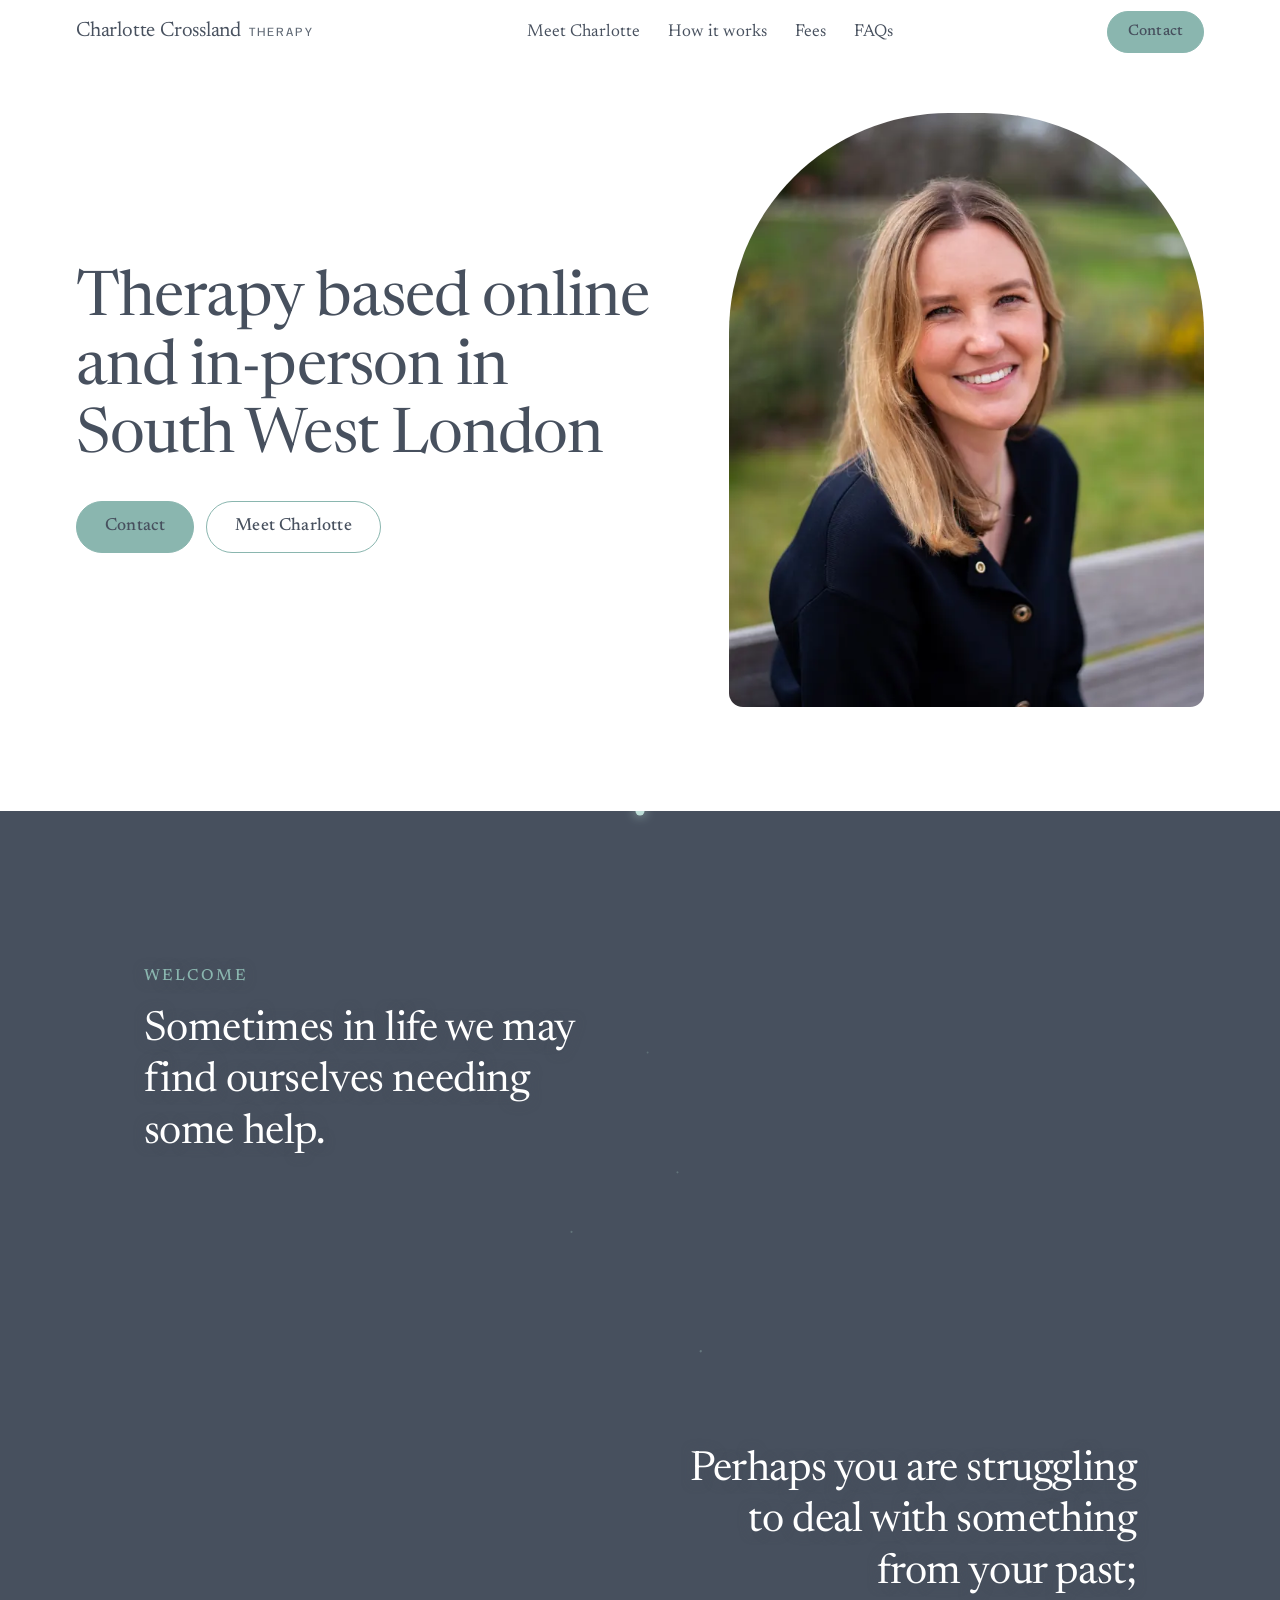
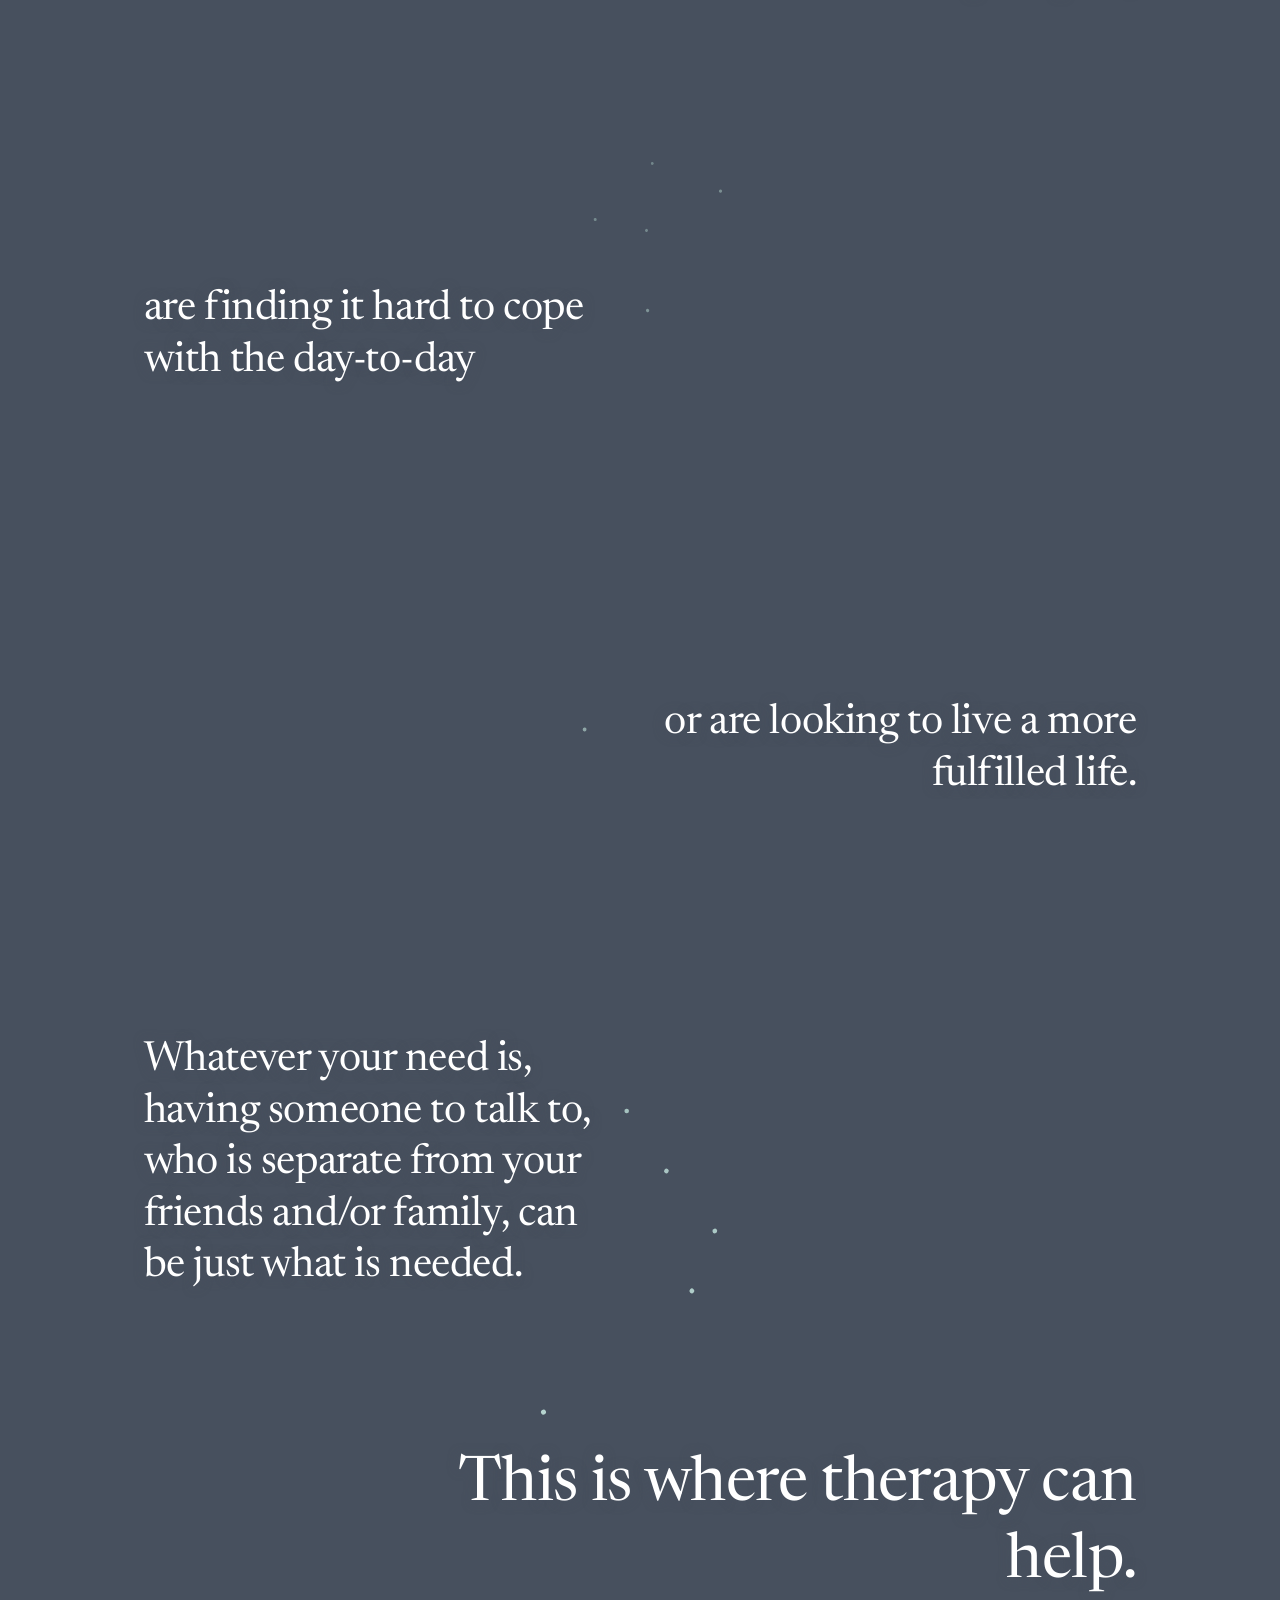
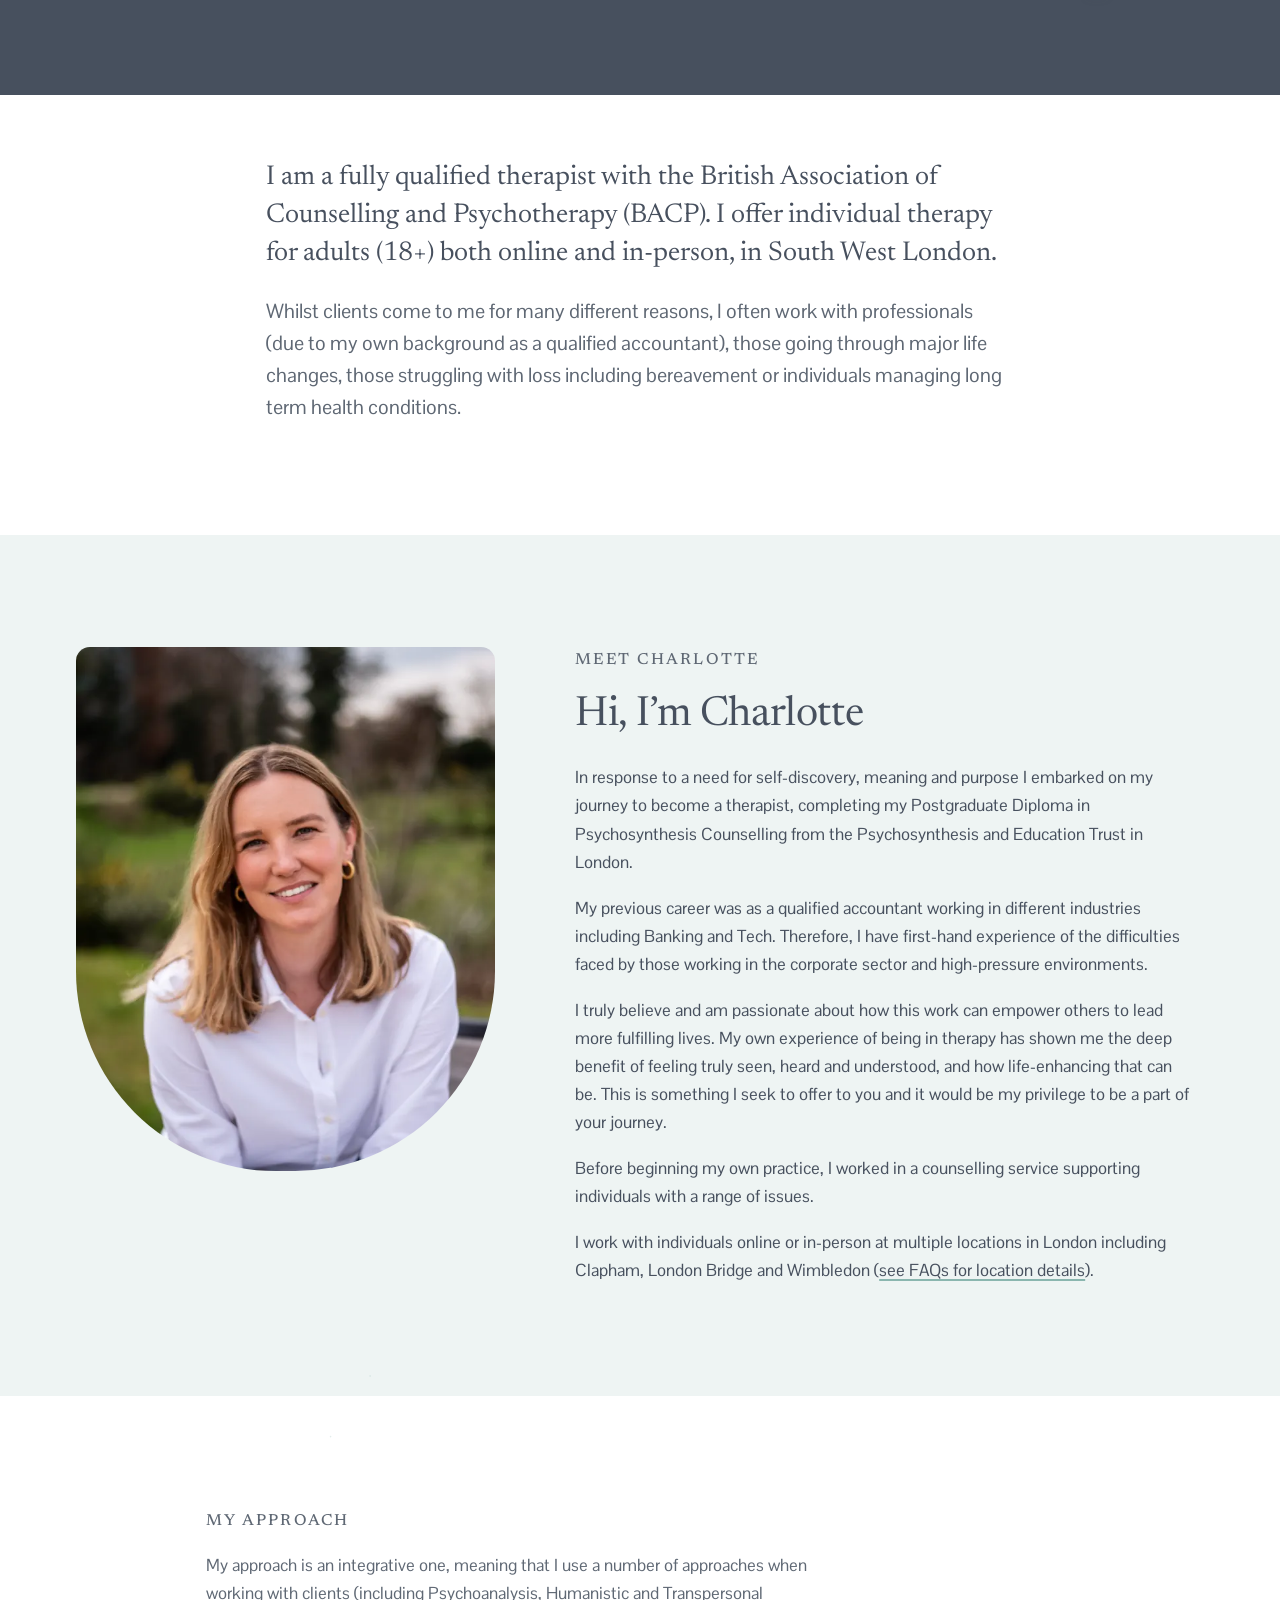
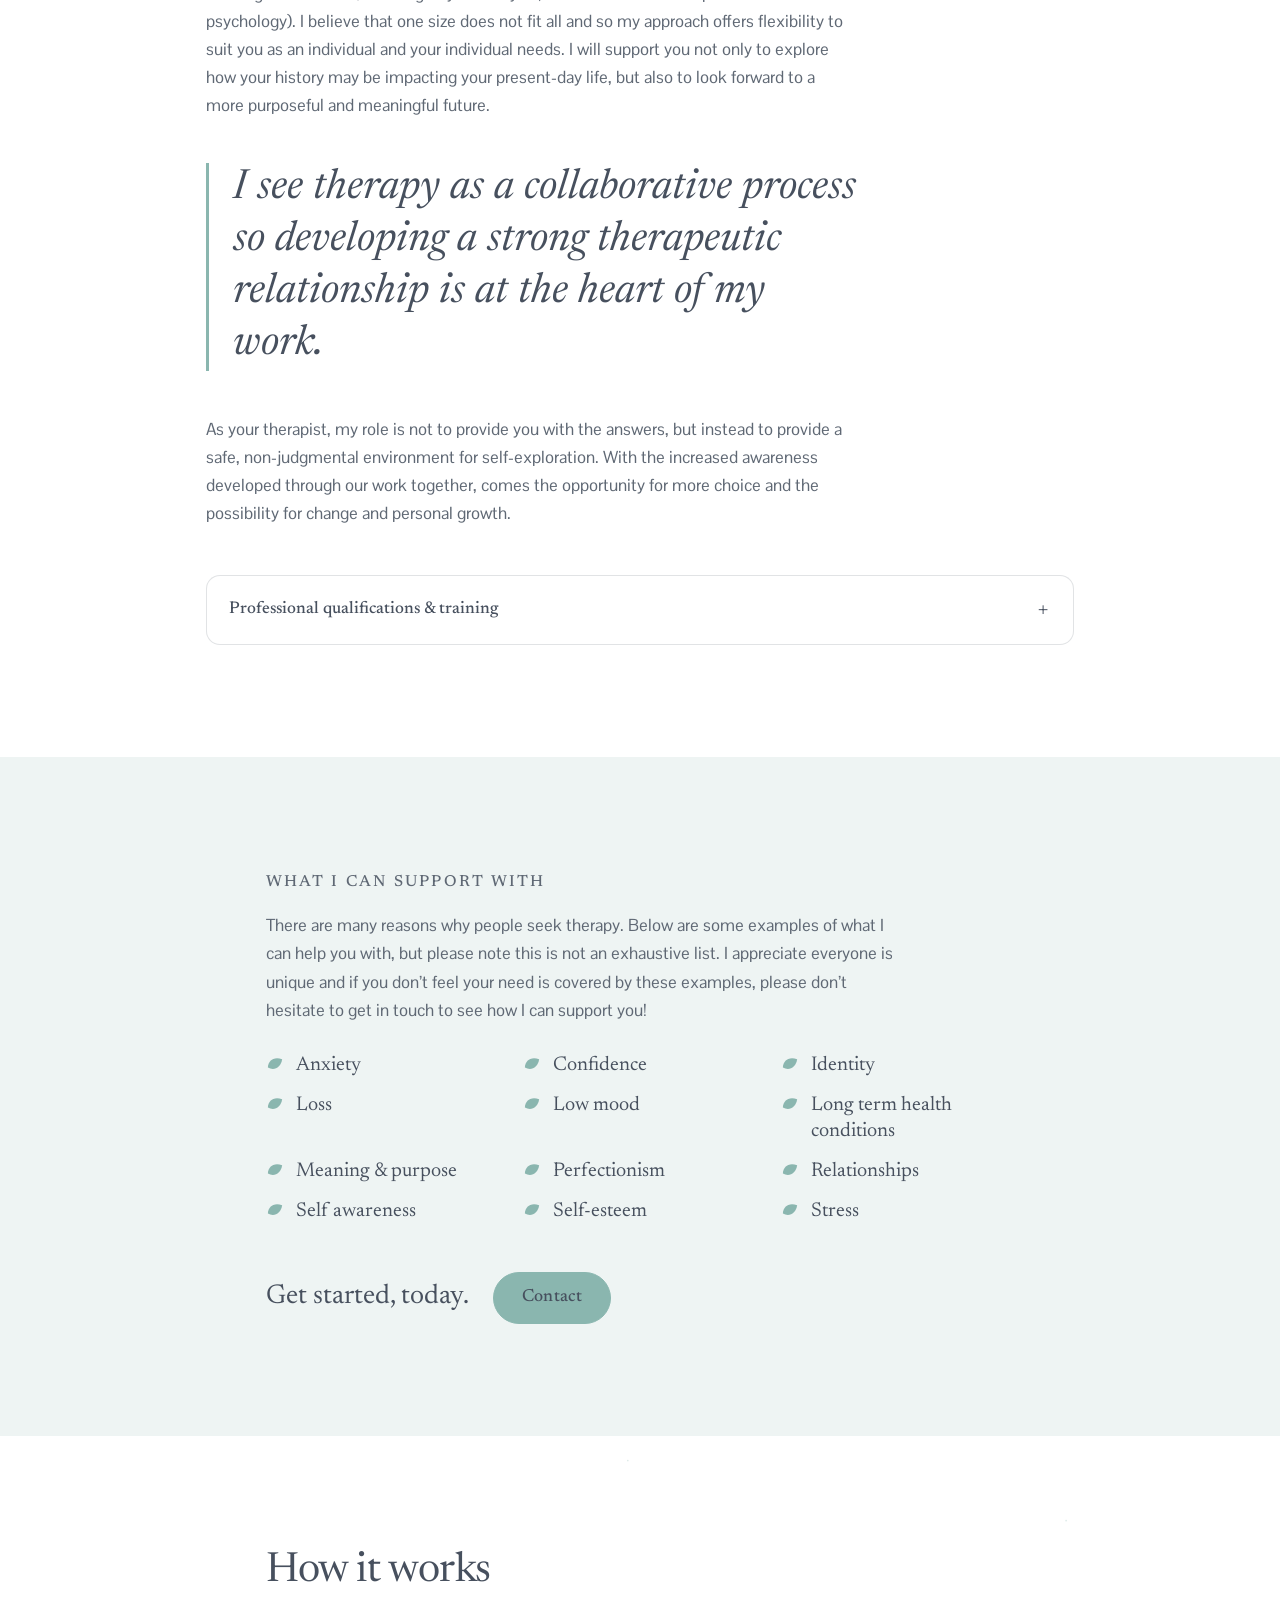
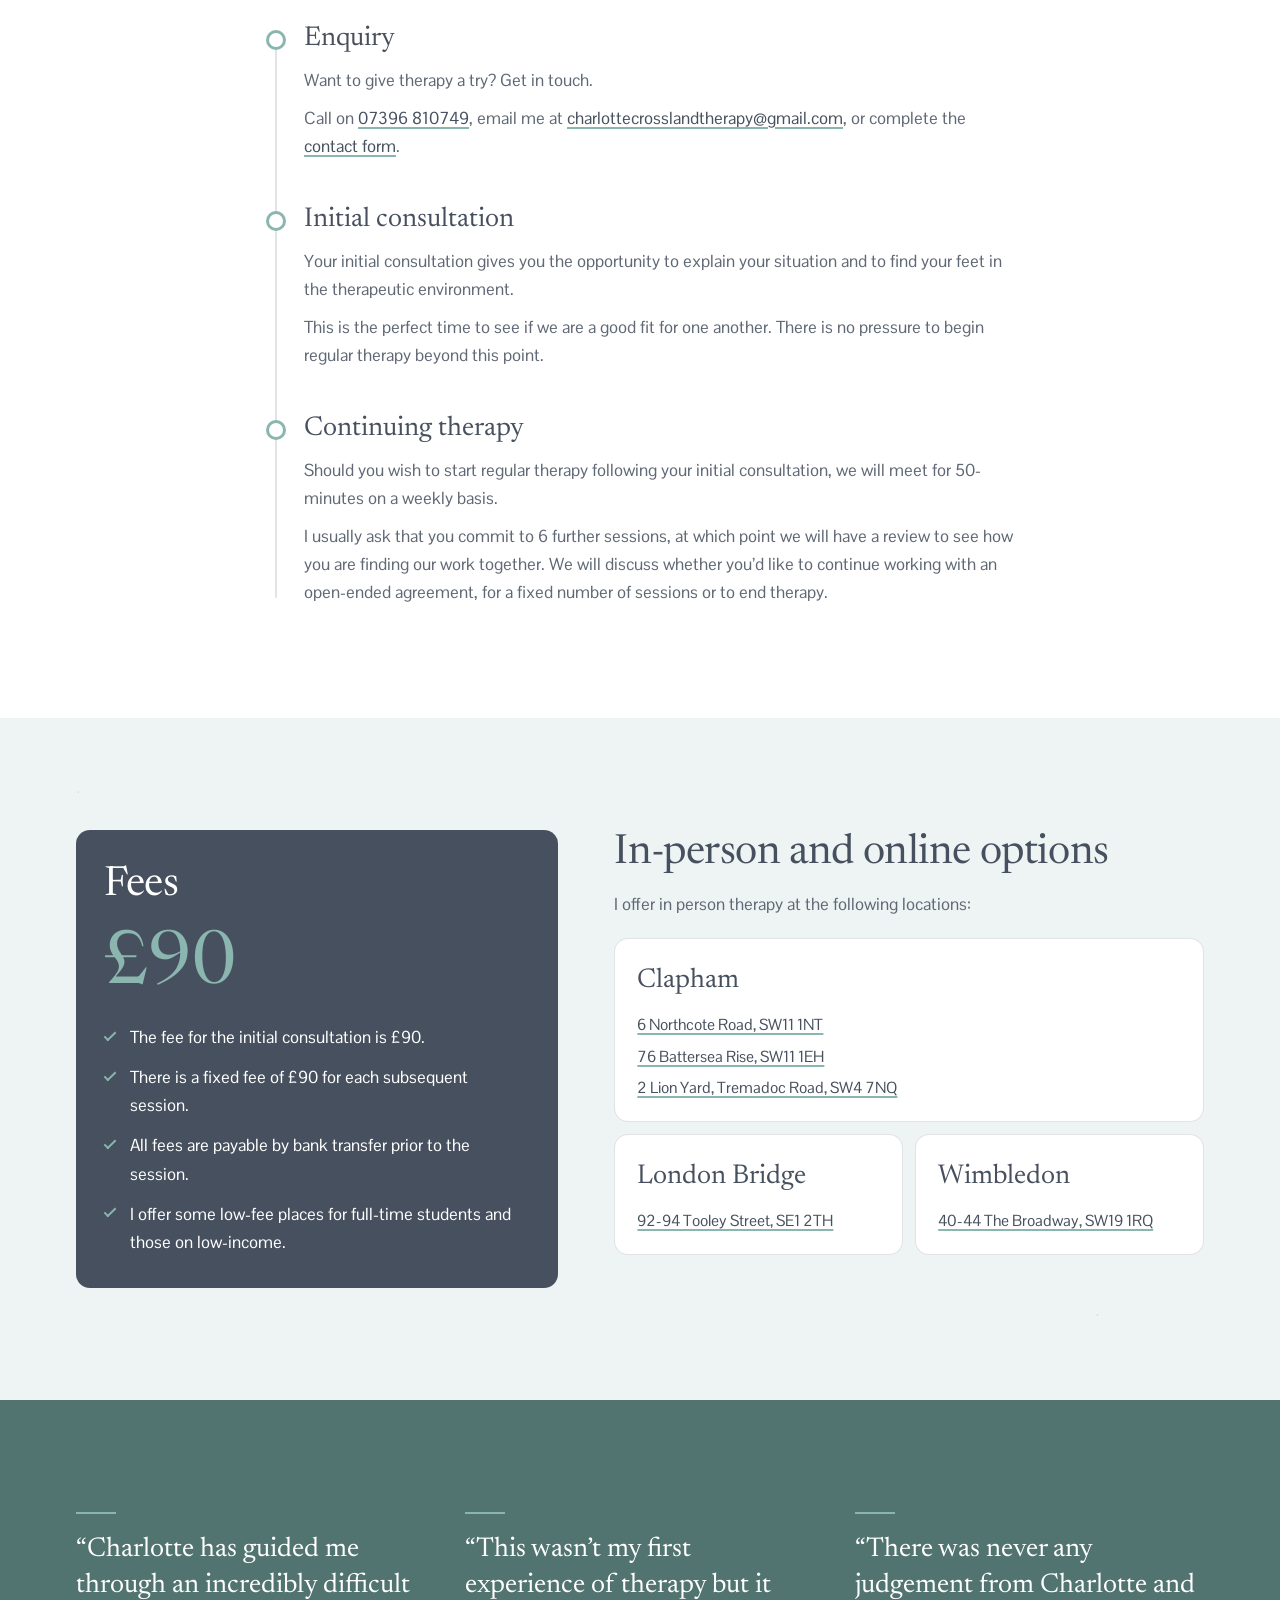
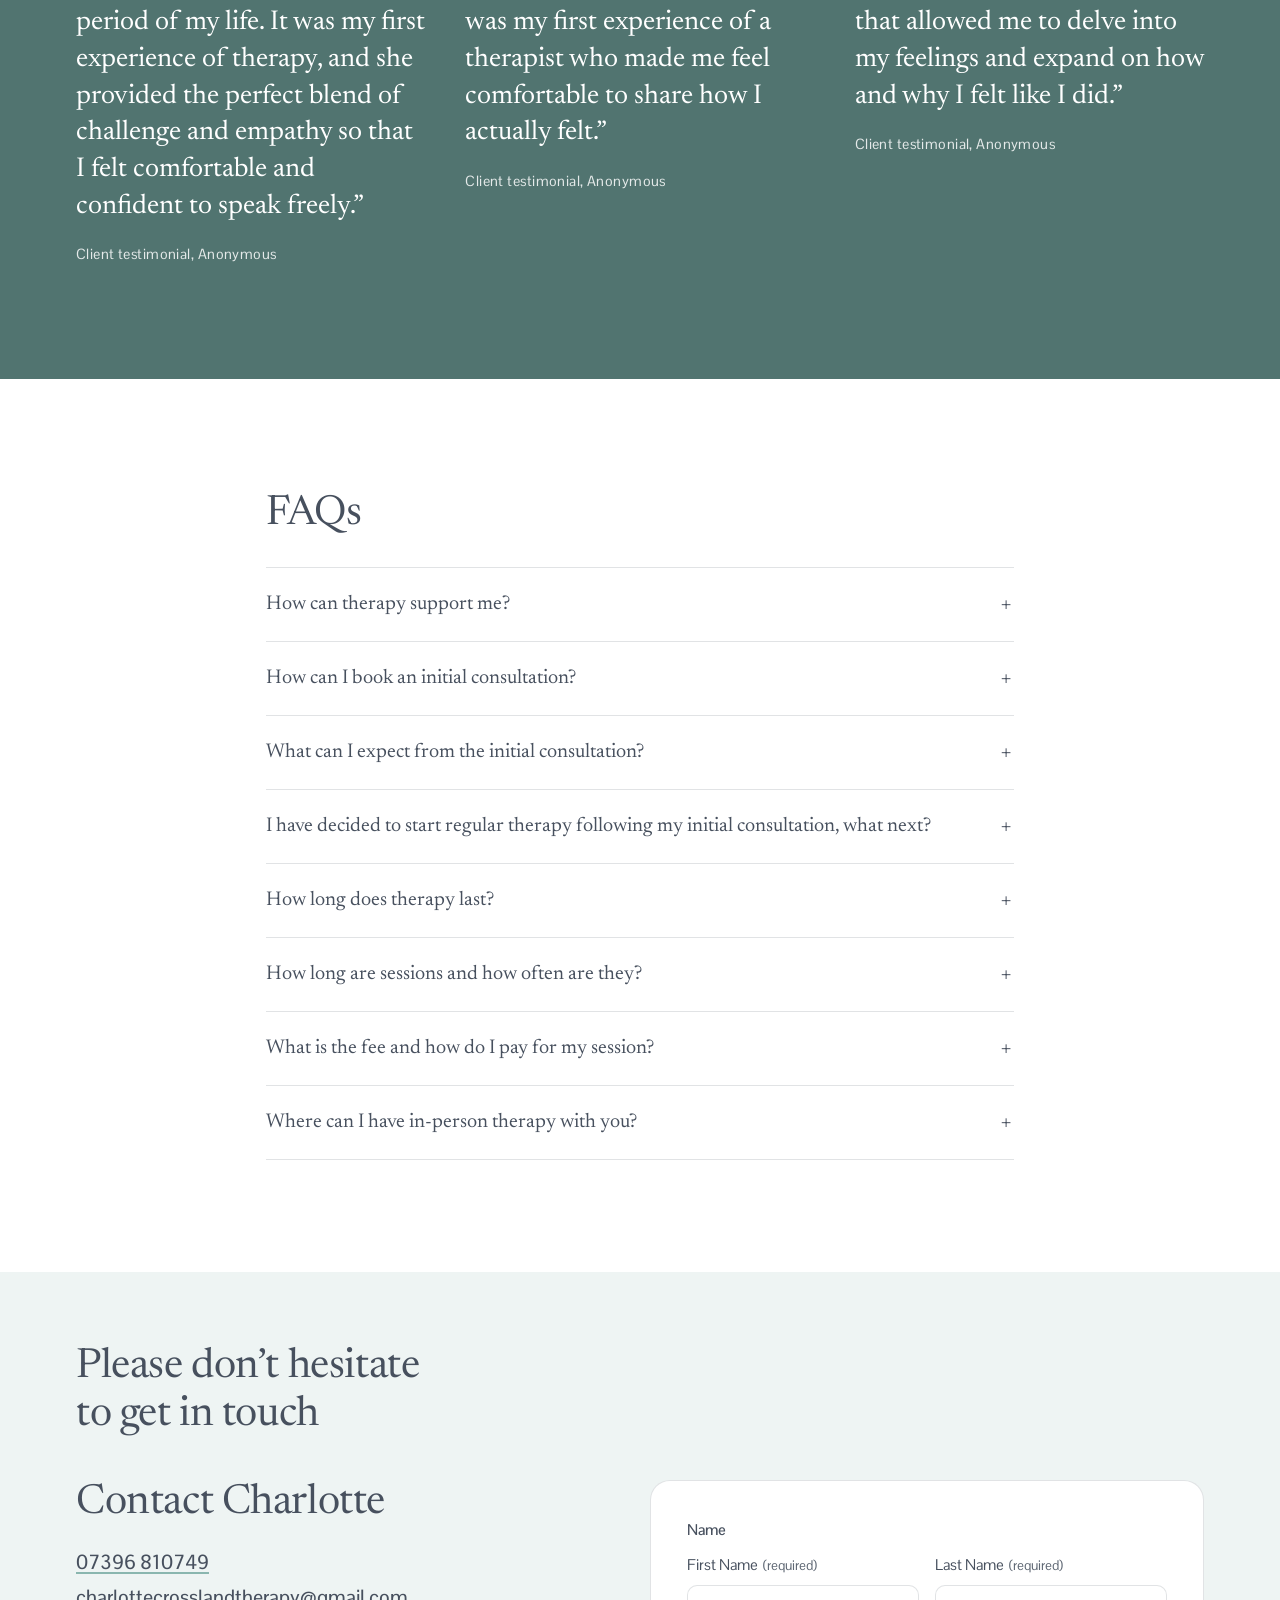
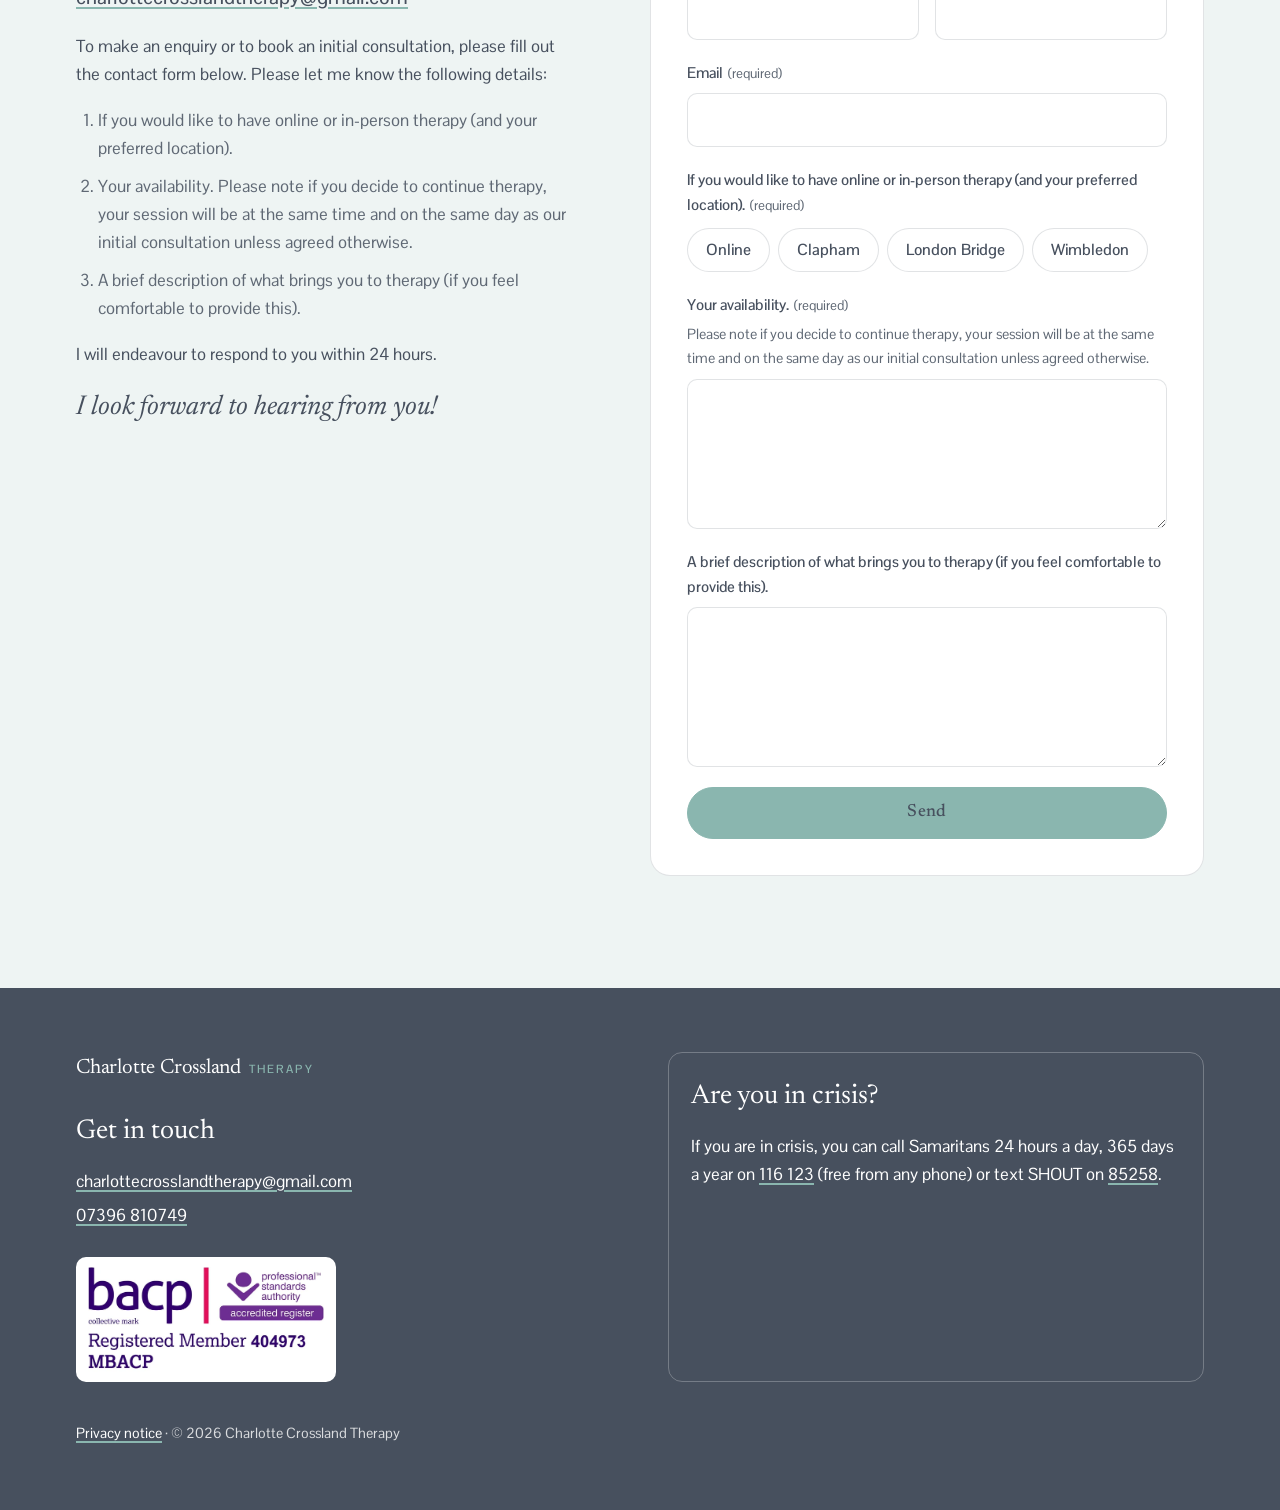
==== index.html @ 0b8f43c1 "Add files via upload" ====
<!doctype html>
<html lang="en-GB">
<head>
<meta charset="utf-8">
<meta name="viewport" content="width=device-width, initial-scale=1, viewport-fit=cover">
<title>Charlotte Crossland Therapy</title>
<meta name="description" content="Therapy based online and in-person in South West London. Individual therapy for adults (18+) in Clapham, London Bridge and Wimbledon.">
<link rel="canonical" href="https://www.charlottecrosslandtherapy.co.uk/">
<meta name="theme-color" content="#47505E">
<meta name="color-scheme" content="light">
<link rel="icon" href="favicon.svg" type="image/svg+xml">

<meta property="og:type" content="website">
<meta property="og:site_name" content="Charlotte Crossland Therapy">
<meta property="og:title" content="Charlotte Crossland Therapy">
<meta property="og:description" content="Therapy based online and in-person in South West London">
<meta property="og:url" content="https://www.charlottecrosslandtherapy.co.uk/">
<meta property="og:image" content="https://www.charlottecrosslandtherapy.co.uk/images/og-image.jpg">
<meta name="twitter:card" content="summary_large_image">

<link rel="preconnect" href="https://fonts.googleapis.com">
<link rel="preconnect" href="https://fonts.gstatic.com" crossorigin>
<link rel="stylesheet" href="https://fonts.googleapis.com/css2?family=Pontano+Sans:wght@400;500;600&family=Newsreader:ital,opsz,wght@0,6..72,400;0,6..72,500;1,6..72,400&display=swap">
<link rel="stylesheet" href="styles.css">
<script>document.documentElement.classList.add('js')</script>

<script type="application/ld+json">
{
  "@context": "https://schema.org",
  "@type": "ProfessionalService",
  "name": "Charlotte Crossland Therapy",
  "url": "https://www.charlottecrosslandtherapy.co.uk/",
  "image": "https://www.charlottecrosslandtherapy.co.uk/images/og-image.jpg",
  "description": "Therapy based online and in-person in South West London",
  "telephone": "+447396810749",
  "email": "charlottecrosslandtherapy@gmail.com",
  "priceRange": "£90",
  "areaServed": "London"
}
</script>
<!-- Cloudflare Web Analytics (free, no cookies; only visible in the Cloudflare dashboard) --><script type='module' src='https://static.cloudflareinsights.com/beacon.min.js' data-cf-beacon='{"token": "4ace76a710c94d82a6fdd6c6920aa92c"}'></script><!-- End Cloudflare Web Analytics -->
</head>
<body>
<a class="skip" href="#main">Skip to Content</a>

<header class="site-header" id="top">
  <div class="wrap header-inner">
    <a class="wordmark" href="#top" aria-label="Charlotte Crossland Therapy">
      <span class="wordmark-name">Charlotte Crossland</span>
      <span class="wordmark-sub">Therapy</span>
    </a>
    <nav class="nav" aria-label="Main">
      <a href="#meet-charlotte">Meet Charlotte</a>
      <a href="#how-it-works">How it works</a>
      <a href="#fees">Fees</a>
      <a href="#faqs">FAQs</a>
    </nav>
    <a class="btn btn-small" href="#contact">Contact</a>
  </div>
</header>

<main id="main">
  <svg class="vine vine-bg" id="vine-bg" aria-hidden="true" focusable="false"></svg>

  <!-- HERO -->
  <section class="hero">
    <div class="wrap hero-grid">
      <div class="hero-copy">
        <h1 class="display">Therapy based online and in-person in South West London</h1>
        <div class="hero-actions">
          <a class="btn" href="#contact">Contact</a>
          <a class="btn btn-ghost" href="#meet-charlotte">Meet Charlotte</a>
        </div>
      </div>
      <figure class="hero-photo">
        <picture>
          <source type="image/webp" srcset="images/charlotte-navy-640.webp 640w, images/charlotte-navy-1000.webp 1000w, images/charlotte-navy-1500.webp 1500w" sizes="(min-width: 900px) 42vw, 92vw">
          <img src="images/charlotte-navy-1000.jpg" srcset="images/charlotte-navy-640.jpg 640w, images/charlotte-navy-1000.jpg 1000w, images/charlotte-navy-1500.jpg 1500w" sizes="(min-width: 900px) 42vw, 92vw" width="1000" height="1250" alt="Charlotte Crossland in a navy cardigan, smiling, sitting on a bench in a park" fetchpriority="high">
        </picture>
      </figure>
    </div>
  </section>

  <!-- WELCOME: scrollytelling (the original Welcome paragraph, word for word, revealed line by line) -->
  <section class="scrolly" id="welcome" aria-label="Welcome">
    <div class="wrap scrolly-steps" id="scrolly-steps">
      <svg class="vine" id="vine" aria-hidden="true" focusable="false"></svg>
      <div class="step">
        <p class="scrolly-eyebrow">Welcome</p>
        <p>Sometimes in life we may find ourselves needing some help.</p>
      </div>
      <div class="step"><p>Perhaps you are struggling to deal with something from your past;</p></div>
      <div class="step"><p>are finding it hard to cope with the day-to-day</p></div>
      <div class="step"><p>or are looking to live a more fulfilled life.</p></div>
      <div class="step"><p>Whatever your need is, having someone to talk to, who is separate from your friends and/or family, can be just what is needed.</p></div>
      <div class="step step-final">
        <p>This is where therapy can help.</p>
      </div>
    </div>
  </section>

  <!-- WELCOME (continued) -->
  <section class="section" id="who">
    <div class="wrap narrow intro">
      <p class="intro-lead">I am a fully qualified therapist with the British Association of Counselling and Psychotherapy (BACP). I offer individual therapy for adults (18+) both online and in-person, in South West London.</p>
      <p>Whilst clients come to me for many different reasons, I often work with professionals (due to my own background as a qualified accountant), those going through major life changes, those struggling with loss including bereavement or individuals managing long term health conditions.</p>
    </div>
  </section>

  <!-- MEET CHARLOTTE -->
  <section class="section section-tint" id="meet-charlotte">
    <div class="wrap about-grid">
      <figure class="about-photo">
        <picture>
          <source type="image/webp" srcset="images/charlotte-white-640.webp 640w, images/charlotte-white-1000.webp 1000w" sizes="(min-width: 900px) 38vw, 92vw">
          <img src="images/charlotte-white-1000.jpg" srcset="images/charlotte-white-640.jpg 640w, images/charlotte-white-1000.jpg 1000w" sizes="(min-width: 900px) 38vw, 92vw" width="1000" height="1250" alt="Charlotte Crossland in a white shirt, smiling" loading="lazy">
        </picture>
      </figure>
      <div class="about-copy">
        <p class="eyebrow">Meet Charlotte</p>
        <h2 class="h2">Hi, I’m Charlotte</h2>
        <p>In response to a need for self-discovery, meaning and purpose I embarked on my journey to become a therapist, completing my Postgraduate Diploma in Psychosynthesis Counselling from the Psychosynthesis and Education Trust in London.</p>
        <p>My previous career was as a qualified accountant working in different industries including Banking and Tech. Therefore, I have first-hand experience of the difficulties faced by those working in the corporate sector and high-pressure environments.</p>
        <p>I truly believe and am passionate about how this work can empower others to lead more fulfilling lives. My own experience of being in therapy has shown me the deep benefit of feeling truly seen, heard and understood, and how life-enhancing that can be. This is something I seek to offer to you and it would be my privilege to be a part of your journey.</p>
        <p>Before beginning my own practice, I worked in a counselling service supporting individuals with a range of issues.</p>
        <p>I work with individuals online or in-person at multiple locations in London including Clapham, London Bridge and Wimbledon (<a href="#faqs">see FAQs for location details</a>).</p>
      </div>
    </div>
  </section>

  <!-- MY APPROACH -->
  <section class="section" id="approach">
    <div class="wrap">
      <p class="eyebrow">My Approach</p>
      <p class="approach-p">My approach is an integrative one, meaning that I use a number of approaches when working with clients (including Psychoanalysis, Humanistic and Transpersonal psychology). I believe that one size does not fit all and so my approach offers flexibility to suit you as an individual and your individual needs. I will support you not only to explore how your history may be impacting your present-day life, but also to look forward to a more purposeful and meaningful future.</p>
      <blockquote class="pull">
        <p>I see therapy as a collaborative process so developing a strong therapeutic relationship is at the heart of my work.</p>
      </blockquote>
      <p class="approach-p">As your therapist, my role is not to provide you with the answers, but instead to provide a safe, non-judgmental environment for self-exploration. With the increased awareness developed through our work together, comes the opportunity for more choice and the possibility for change and personal growth.</p>

      <details class="quals">
        <summary>Professional qualifications &amp; training</summary>
        <ul>
          <li>Level 7 Postgraduate Diploma in Psychosynthesis Counselling (PGDip) from the Psychosynthesis and Education Trust in London.</li>
          <li>Certificate in Psychosynthesis Foundations.</li>
          <li>Essentials of Psychosynthesis.</li>
          <li>Professional member of the British Association for Counselling and Psychotherapy (BACP).</li>
          <li>I undergo ongoing supervision by a highly experienced psychotherapist as required by my profession.</li>
        </ul>
      </details>
    </div>
  </section>

  <!-- WHAT I CAN SUPPORT WITH -->
  <section class="section section-tint" id="support">
    <div class="wrap narrow">
      <p class="eyebrow">What I can support with</p>
      <p class="support-intro">There are many reasons why people seek therapy. Below are some examples of what I can help you with, but please note this is not an exhaustive list. I appreciate everyone is unique and if you don’t feel your need is covered by these examples, please don’t hesitate to get in touch to see how I can support you!</p>
      <ul class="support-list">
        <li>Anxiety</li><li>Confidence</li><li>Identity</li><li>Loss</li><li>Low mood</li><li>Long term health conditions</li><li>Meaning &amp; purpose</li><li>Perfectionism</li><li>Relationships</li><li>Self awareness</li><li>Self-esteem</li><li>Stress</li>
      </ul>
      <div class="inline-cta">
        <h2 class="h3">Get started, today.</h2>
        <a class="btn" href="#contact">Contact</a>
      </div>
    </div>
  </section>

  <!-- HOW IT WORKS -->
  <section class="section" id="how-it-works">
    <div class="wrap narrow">
      <h2 class="h2">How it works</h2>
      <ol class="timeline" id="timeline">
        <li>
          <span class="tl-dot" aria-hidden="true"></span>
          <h3>Enquiry</h3>
          <p>Want to give therapy a try? Get in touch.</p>
          <p>Call on <a href="tel:+447396810749">07396 810749</a>, email me at <a href="mailto:charlottecrosslandtherapy@gmail.com?subject=Therapy%20enquiry&amp;body=Hi%20Charlotte%2C%0A%0AIf%20you%20would%20like%20to%20have%20online%20or%20in-person%20therapy%20%28and%20your%20preferred%20location%29%3A%0A%0A%0AYour%20availability%3A%0A%0A%0AA%20brief%20description%20of%20what%20brings%20you%20to%20therapy%20%28if%20you%20feel%20comfortable%20to%20provide%20this%29%3A%0A%0A%0A">charlottecrosslandtherapy@gmail.com</a>, or complete the <a href="#contact">contact form</a>.</p>
        </li>
        <li>
          <span class="tl-dot" aria-hidden="true"></span>
          <h3>Initial consultation</h3>
          <p>Your initial consultation gives you the opportunity to explain your situation and to find your feet in the therapeutic environment.</p>
          <p>This is the perfect time to see if we are a good fit for one another. There is no pressure to begin regular therapy beyond this point.</p>
        </li>
        <li>
          <span class="tl-dot" aria-hidden="true"></span>
          <h3>Continuing therapy</h3>
          <p>Should you wish to start regular therapy following your initial consultation, we will meet for 50-minutes on a weekly basis.</p>
          <p>I usually ask that you commit to 6 further sessions, at which point we will have a review to see how you are finding our work together. We will discuss whether you’d like to continue working with an open-ended agreement, for a fixed number of sessions or to end therapy.</p>
        </li>
      </ol>
    </div>
  </section>

  <!-- FEES & LOCATIONS -->
  <section class="section section-tint" id="fees">
    <div class="wrap">
      <div class="practical">
        <div class="fee-card">
          <h2 class="h2">Fees</h2>
          <p class="fee"><span class="fee-amount">£90</span></p>
          <ul class="ticks">
            <li>The fee for the initial consultation is £90.</li>
            <li>There is a fixed fee of £90 for each subsequent session.</li>
            <li>All fees are payable by bank transfer prior to the session.</li>
            <li>I offer some low-fee places for full-time students and those on low-income.</li>
          </ul>
        </div>
        <div class="places-wrap">
          <h2 class="h2">In-person and online options</h2>
          <p class="places-intro">I offer in person therapy at the following locations:</p>
          <div class="places">
            <div class="place">
              <h3>Clapham</h3>
              <ul class="addr">
                <li><a href="https://www.google.com/maps/search/?api=1&amp;query=6+Northcote+Road+London+SW11+1NT" target="_blank" rel="noopener">6 Northcote Road, SW11 1NT</a></li>
                <li><a href="https://www.google.com/maps/search/?api=1&amp;query=76+Battersea+Rise+London+SW11+1EH" target="_blank" rel="noopener">76 Battersea Rise, SW11 1EH</a></li>
                <li><a href="https://www.google.com/maps/search/?api=1&amp;query=2+Lion+Yard+Tremadoc+Road+London+SW4+7NQ" target="_blank" rel="noopener">2 Lion Yard, Tremadoc Road, SW4 7NQ</a></li>
              </ul>
            </div>
            <div class="place">
              <h3>London Bridge</h3>
              <ul class="addr">
                <li><a href="https://www.google.com/maps/search/?api=1&amp;query=92-94+Tooley+Street+London+SE1+2TH" target="_blank" rel="noopener">92-94 Tooley Street, SE1 2TH</a></li>
              </ul>
            </div>
            <div class="place">
              <h3>Wimbledon</h3>
              <ul class="addr">
                <li><a href="https://www.google.com/maps/search/?api=1&amp;query=40-44+The+Broadway+London+SW19+1RQ" target="_blank" rel="noopener">40-44 The Broadway, SW19 1RQ</a></li>
              </ul>
            </div>
          </div>
        </div>
      </div>
    </div>
  </section>

  <!-- TESTIMONIALS -->
  <section class="section voices" aria-label="Client testimonials">
    <div class="wrap">
      <div class="quotes">
        <figure class="quote">
          <blockquote><p>“Charlotte has guided me through an incredibly difficult period of my life. It was my first experience of therapy, and she provided the perfect blend of challenge and empathy so that I felt comfortable and confident to speak freely.”</p></blockquote>
          <figcaption>Client testimonial, Anonymous</figcaption>
        </figure>
        <figure class="quote">
          <blockquote><p>“This wasn’t my first experience of therapy but it was my first experience of a therapist who made me feel comfortable to share how I actually felt.”</p></blockquote>
          <figcaption>Client testimonial, Anonymous</figcaption>
        </figure>
        <figure class="quote">
          <blockquote><p>“There was never any judgement from Charlotte and that allowed me to delve into my feelings and expand on how and why I felt like I did.”</p></blockquote>
          <figcaption>Client testimonial, Anonymous</figcaption>
        </figure>
      </div>
    </div>
  </section>

  <!-- FAQS -->
  <section class="section" id="faqs">
    <div class="wrap narrow">
      <h2 class="h2">FAQs</h2>
      <div class="faq-list">
        <details>
          <summary>How can therapy support me?</summary>
          <div class="faq-a">
            <p>Many of us have little or no experience of being listened to deeply and without judgement. The people we are closest to have their own opinions, agendas and wishes, and we may want to protect them or fear being rejected if we show our true selves.</p>
            <p>Therapy offers a safe space just for you to reflect on and talk about your experiences and feelings with a trained professional. Your therapist can support and accompany you to explore ways to manage your distress and help you in moving forward.</p>
          </div>
        </details>
        <details>
          <summary>How can I book an initial consultation?</summary>
          <div class="faq-a">
            <p>To book an initial consultation please call Charlotte on <a href="tel:+447396810749">07396 810749</a>, use the <a href="#contact">contact form</a>, or send an email to <a href="mailto:charlottecrosslandtherapy@gmail.com?subject=Therapy%20enquiry&amp;body=Hi%20Charlotte%2C%0A%0AIf%20you%20would%20like%20to%20have%20online%20or%20in-person%20therapy%20%28and%20your%20preferred%20location%29%3A%0A%0A%0AYour%20availability%3A%0A%0A%0AA%20brief%20description%20of%20what%20brings%20you%20to%20therapy%20%28if%20you%20feel%20comfortable%20to%20provide%20this%29%3A%0A%0A%0A">charlottecrosslandtherapy@gmail.com</a> sharing your availability and whether you’d like online or in-person therapy.</p>
          </div>
        </details>
        <details>
          <summary>What can I expect from the initial consultation?</summary>
          <div class="faq-a">
            <p>Your initial consultation gives you the opportunity to explain your situation and to find your feet in the therapeutic environment. This might be your first experience of speaking to someone completely independent, and I want you to be able to feel comfortable and understand fully how therapy can help you.</p>
            <p>That’s why in our first session we will cover:</p>
            <ul>
              <li>What’s brought you to therapy</li>
              <li>Your background</li>
              <li>Your hopes for attending therapy</li>
              <li>Our working agreement</li>
            </ul>
            <p>This is the perfect time to see if we are a good fit for one another. There is no pressure to begin regular therapy beyond this point. If either of us feels we are not the right fit for any reason, I will endeavour to refer you to an alternative therapist.</p>
          </div>
        </details>
        <details>
          <summary>I have decided to start regular therapy following my initial consultation, what next?</summary>
          <div class="faq-a">
            <p>Should you wish to start regular therapy following your initial consultation, we will meet for 50-minutes on a weekly basis. It is important to note that this will be at the same time and on the same day as our initial consultation unless agreed otherwise. This is to provide consistency, structure and helps to create a safe container for the work.</p>
            <p>I usually ask that you commit to 6 further sessions, at which point we will have a review to see how you are finding our work together and whether you’d like to continue working with an open-ended agreement or for a fixed number of sessions. Of course, you can also decide to end therapy.</p>
          </div>
        </details>
        <details>
          <summary>How long does therapy last?</summary>
          <div class="faq-a">
            <p>I ask that you commit to 6 sessions i.e. 6 weeks following the initial consultation. At this point we will have a review to reflect on where we are at. You can decide whether you would like to continue working together for a fixed number of sessions or in an open ended agreement. Of course, you can decide at any time that you’re ready to end therapy.</p>
          </div>
        </details>
        <details>
          <summary>How long are sessions and how often are they?</summary>
          <div class="faq-a">
            <p>Sessions (including the initial consultation) last for 50 minutes and take place on a weekly basis.</p>
          </div>
        </details>
        <details>
          <summary>What is the fee and how do I pay for my session?</summary>
          <div class="faq-a">
            <p>The fee for each session is £90. This is payable in advance by BACS transfer. Bank details will be provided ahead of your initial consultation. You may pay weekly the day before your session, or monthly in advance if you prefer.</p>
          </div>
        </details>
        <details>
          <summary>Where can I have in-person therapy with you?</summary>
          <div class="faq-a">
            <p>I offer in-person therapy at the following locations (Monday to Friday):</p>
            <ul>
              <li>Clapham (6 Northcote Road, SW11 1NT or 76 Battersea Rise, SW11 1EH or 2 Lion Yard, Tremadoc Road, Clapham, SW4 7NQ)</li>
              <li>London Bridge (92-94 Tooley Street, SE1 2TH)</li>
              <li>Wimbledon (40-44 The Broadway, London, SW19 1RQ)</li>
            </ul>
          </div>
        </details>
      </div>
    </div>
  </section>

  <!-- GET IN TOUCH -->
  <section class="section bridge" aria-label="Get in touch">
    <div class="wrap">
      <h2 class="h2 bridge-title">Please don’t hesitate to get in touch</h2>
    </div>
  </section>

  <!-- CONTACT -->
  <section class="section contact" id="contact">
    <div class="wrap contact-grid">
      <div class="contact-intro">
        <h2 class="h2">Contact Charlotte</h2>
        <div class="direct">
          <p><a href="tel:+447396810749">07396 810749</a></p>
          <p><a href="mailto:charlottecrosslandtherapy@gmail.com?subject=Therapy%20enquiry&amp;body=Hi%20Charlotte%2C%0A%0AIf%20you%20would%20like%20to%20have%20online%20or%20in-person%20therapy%20%28and%20your%20preferred%20location%29%3A%0A%0A%0AYour%20availability%3A%0A%0A%0AA%20brief%20description%20of%20what%20brings%20you%20to%20therapy%20%28if%20you%20feel%20comfortable%20to%20provide%20this%29%3A%0A%0A%0A">charlottecrosslandtherapy@gmail.com</a></p>
        </div>
        <p>To make an enquiry or to book an initial consultation, please fill out the contact form below. Please let me know the following details:</p>
        <ol class="contact-list">
          <li>If you would like to have online or in-person therapy (and your preferred location).</li>
          <li>Your availability. Please note if you decide to continue therapy, your session will be at the same time and on the same day as our initial consultation unless agreed otherwise.</li>
          <li>A brief description of what brings you to therapy (if you feel comfortable to provide this).</li>
        </ol>
        <p>I will endeavour to respond to you within 24 hours.</p>
        <p class="look-forward">I look forward to hearing from you!</p>
      </div>

      <!-- Enquiries are sent by Formspree (form mgaabpvq) to Charlotte's email -->
      <form class="form" id="enquiry-form" action="https://formspree.io/f/mgaabpvq" method="POST" novalidate>
        <input type="hidden" name="_subject" value="New therapy enquiry from website">
        <input type="hidden" name="source" id="f-source" value="direct">
        <div class="hp" aria-hidden="true"><label for="f-gotcha">Leave this empty</label><input type="text" name="_gotcha" id="f-gotcha" tabindex="-1" autocomplete="off"></div>

        <fieldset class="field">
          <legend>Name</legend>
          <div class="field-row">
            <div class="field">
              <label for="f-first">First Name <span class="opt">(required)</span></label>
              <input id="f-first" name="first_name" type="text" autocomplete="given-name" required>
            </div>
            <div class="field">
              <label for="f-last">Last Name <span class="opt">(required)</span></label>
              <input id="f-last" name="last_name" type="text" autocomplete="family-name" required>
            </div>
          </div>
        </fieldset>
        <div class="field">
          <label for="f-email">Email <span class="opt">(required)</span></label>
          <input id="f-email" name="email" type="email" autocomplete="email" inputmode="email" required>
        </div>
        <fieldset class="field">
          <legend>If you would like to have online or in-person therapy (and your preferred location). <span class="opt">(required)</span></legend>
          <div class="options">
            <label class="option"><input type="radio" name="location" id="f-loc-online" value="Online" required><span>Online</span></label>
            <label class="option"><input type="radio" name="location" id="f-loc-clapham" value="Clapham"><span>Clapham</span></label>
            <label class="option"><input type="radio" name="location" id="f-loc-lb" value="London Bridge"><span>London Bridge</span></label>
            <label class="option"><input type="radio" name="location" id="f-loc-wimbledon" value="Wimbledon"><span>Wimbledon</span></label>
          </div>
        </fieldset>
        <div class="field">
          <label for="f-avail">Your availability. <span class="opt">(required)</span></label>
          <p class="hint" id="f-avail-hint">Please note if you decide to continue therapy, your session will be at the same time and on the same day as our initial consultation unless agreed otherwise.</p>
          <textarea id="f-avail" name="availability" rows="2" aria-describedby="f-avail-hint" required></textarea>
        </div>
        <div class="field">
          <label for="f-message">A brief description of what brings you to therapy (if you feel comfortable to provide this).</label>
          <textarea id="f-message" name="message" rows="5"></textarea>
        </div>

        <p class="form-error" id="form-error" role="alert" hidden></p>
        <button class="btn btn-block" type="submit" id="f-submit">Send</button>

        <div class="form-success" id="form-success" tabindex="-1" hidden>
          <h3>Thank you<span id="success-name"></span>.</h3>
          <p>I will endeavour to respond to you within 24 hours.</p>
        </div>
      </form>
    </div>
  </section>
</main>

<footer class="site-footer">
  <div class="wrap footer-inner">
    <div class="footer-col">
      <p class="wordmark"><span class="wordmark-name">Charlotte Crossland</span> <span class="wordmark-sub">Therapy</span></p>
      <h2 class="footer-h">Get in touch</h2>
      <p><a href="mailto:charlottecrosslandtherapy@gmail.com?subject=Therapy%20enquiry&amp;body=Hi%20Charlotte%2C%0A%0AIf%20you%20would%20like%20to%20have%20online%20or%20in-person%20therapy%20%28and%20your%20preferred%20location%29%3A%0A%0A%0AYour%20availability%3A%0A%0A%0AA%20brief%20description%20of%20what%20brings%20you%20to%20therapy%20%28if%20you%20feel%20comfortable%20to%20provide%20this%29%3A%0A%0A%0A">charlottecrosslandtherapy@gmail.com</a></p>
      <p><a href="tel:+447396810749">07396 810749</a></p>
      <div class="bacp-badge">
        <picture>
          <source type="image/webp" srcset="images/bacp-registered-member.webp">
          <img src="images/bacp-registered-member.jpg" width="600" height="268" alt="BACP Registered Member 404973 MBACP, Professional Standards Authority accredited register" loading="lazy">
        </picture>
      </div>
    </div>
    <aside class="crisis" aria-label="Are you in crisis?">
      <h2 class="footer-h">Are you in crisis?</h2>
      <p>If you are in crisis, you can call Samaritans 24 hours a day, 365 days a year on <a href="tel:116123">116 123</a> (free from any phone) or text SHOUT on <a href="sms:85258?body=SHOUT">85258</a>.</p>
    </aside>
  </div>
  <div class="wrap footer-base">
    <p><a href="privacy.html">Privacy notice</a> · © <span id="year">2026</span> Charlotte Crossland Therapy</p>
  </div>
</footer>

<a class="sticky-cta" id="sticky-cta" href="#contact">Contact Charlotte</a>

<script src="script.js" defer></script>
</body>
</html>
---- styles.css ----
/* Layout concept: one long, unhurried scroll on white. The original Welcome paragraph becomes a
   scrollytelling passage on slate, joined by a vine that grows, brightens and sprouts leaves as you read,
   then calm sections lead to the contact form.
   Colours are the original website palette: slate, sage, teal (testimonials only) and white. Light only. */
:root {
  --white: #FFFFFF;
  --mist: #EEF4F3;        /* very light tint of the sage, for alternate sections */
  --slate: #47505E;       /* main text and dark sections (original) */
  --slate-soft: #5F6874;  /* secondary text */
  --sage: #8AB6AF;        /* original button / accent colour */
  --teal: #517470;        /* original testimonial colour */
  --line: rgba(71, 80, 94, 0.16);
  --sage-deep: #77A39C;  /* hover state of sage buttons */
  --focus: #47505E;

  --font-display: "Newsreader", "Iowan Old Style", "Palatino Linotype", Georgia, serif;
  --font-body: "Pontano Sans", "Helvetica Neue", Arial, system-ui, sans-serif;

  --step--1: 0.9rem;
  --step-0: 1.0625rem;
  --step-1: 1.25rem;
  --step-2: clamp(1.4rem, 1.2rem + 0.9vw, 1.7rem);
  --step-3: clamp(1.85rem, 1.4rem + 2vw, 2.6rem);
  --step-4: clamp(2.3rem, 1.6rem + 3.2vw, 3.9rem);

  --radius: 14px;
  --gutter: max(16px, env(safe-area-inset-left, 0px));
  --gutter-r: max(16px, env(safe-area-inset-right, 0px));
  --header-h: 64px;
  color-scheme: light;
}

/* ---------- Base ---------- */
*, *::before, *::after { box-sizing: border-box; }
html { scroll-behavior: smooth; scroll-padding-top: calc(var(--header-h) + 12px); -webkit-text-size-adjust: 100%; }
body {
  margin: 0;
  background: var(--white);
  color: var(--slate);
  font-family: var(--font-body);
  font-size: var(--step-0);
  line-height: 1.65;
  -webkit-font-smoothing: antialiased;
  overflow-x: hidden;
}
body::before { content: ""; position: fixed; inset: 0 0 auto; height: env(safe-area-inset-top, 0px); z-index: 60; background: var(--white); }
img { max-width: 100%; height: auto; display: block; }
a { color: var(--slate); text-decoration-color: var(--sage); text-underline-offset: 3px; text-decoration-thickness: 2px; }
a:hover { text-decoration-color: var(--slate); }
:focus-visible { outline: 3px solid var(--focus); outline-offset: 3px; border-radius: 4px; }
h1, h2, h3, h4 { text-wrap: balance; margin: 0; color: var(--slate); }
p { margin: 0; }
[hidden] { display: none !important; }

.wrap { width: 100%; max-width: 1160px; margin-inline: auto; padding-left: var(--gutter); padding-right: var(--gutter-r); }
main { position: relative; overflow-x: clip; }
main > section > .wrap { position: relative; z-index: 1; }
.vine-bg { z-index: 0; }
.narrow { max-width: 780px; }
.skip { position: absolute; left: -9999px; top: 8px; background: var(--slate); color: var(--white); padding: 8px 14px; border-radius: 8px; z-index: 100; }
.skip:focus { left: 12px; }

.eyebrow { font-family: var(--font-display); font-size: 1rem; letter-spacing: 0.14em; text-transform: uppercase; font-weight: 500; color: var(--slate-soft); margin-bottom: 16px; }
.display { font-family: var(--font-display); font-weight: 400; font-size: var(--step-4); line-height: 1.1; letter-spacing: -0.015em; }
.h2 { font-family: var(--font-display); font-weight: 400; font-size: var(--step-3); line-height: 1.15; letter-spacing: -0.01em; margin-bottom: 28px; }
.h3 { font-family: var(--font-display); font-weight: 400; font-size: var(--step-2); line-height: 1.2; }

/* ---------- Buttons ---------- */
.btn {
  display: inline-flex; align-items: center; justify-content: center; gap: 8px;
  min-height: 52px; padding: 0 28px; border-radius: 999px; border: 1.5px solid var(--sage);
  background: var(--sage); color: var(--slate); font: 500 1.1rem/1 var(--font-display); letter-spacing: 0.01em;
  text-decoration: none; cursor: pointer; transition: transform .2s ease, background-color .2s ease;
}
.btn:hover { transform: translateY(-1px); background: var(--sage-deep); border-color: var(--sage-deep); }
.btn-ghost { background: transparent; color: var(--slate); border-color: var(--sage); }
.btn-ghost:hover { background: var(--mist); }
.btn-small { min-height: 42px; padding: 0 20px; font-size: 0.95rem; white-space: nowrap; flex: none; }
.btn-block { width: 100%; }

/* ---------- Header ---------- */
.site-header {
  position: sticky; top: env(safe-area-inset-top, 0px); z-index: 50;
  background: rgba(255, 255, 255, 0.9);
  backdrop-filter: saturate(140%) blur(10px); -webkit-backdrop-filter: saturate(140%) blur(10px);
  border-bottom: 1px solid transparent; transition: border-color .3s ease;
}
.site-header.scrolled { border-bottom-color: var(--line); }
.header-inner { display: flex; align-items: center; justify-content: space-between; gap: 16px; height: var(--header-h); }
.wordmark { display: inline-flex; align-items: baseline; gap: 8px; text-decoration: none; color: var(--slate); margin: 0; flex-wrap: wrap; }
.wordmark-name { font-family: var(--font-display); font-size: 1.3rem; letter-spacing: -0.01em; }
.wordmark-sub { font-size: 0.72rem; letter-spacing: 0.18em; text-transform: uppercase; color: var(--slate-soft); font-weight: 600; }
.nav { display: none; gap: 28px; }
.nav a { color: var(--slate); text-decoration: none; font-family: var(--font-display); font-size: 1.08rem; }
.nav a:hover { color: var(--slate-soft); text-decoration: underline; text-decoration-color: var(--sage); }
@media (min-width: 900px) { .nav { display: flex; } }
@media (max-width: 599px) {
  .site-header .wordmark { flex-direction: column; align-items: flex-start; gap: 0; line-height: 1.15; }
  .wordmark-name { font-size: 1.2rem; }
  .wordmark-sub { font-size: 0.66rem; }
}

/* ---------- Hero ---------- */
.hero { padding-block: 16px 56px; }
.hero-grid { display: grid; gap: 28px; align-items: center; }
.hero-copy { display: grid; gap: 28px; min-width: 0; }
.hero-copy .display { max-width: 16ch; }
.hero-actions { display: flex; flex-wrap: wrap; gap: 12px; }
.hero-photo { margin: 0; order: -1; }
.hero-photo img { width: 100%; object-fit: cover; aspect-ratio: 16 / 12; max-height: 44svh; object-position: 50% 18%; border-radius: 160px 160px var(--radius) var(--radius); }
@media (min-width: 900px) {
  .hero { padding-block: 48px 104px; }
  .hero-grid { grid-template-columns: 1.1fr 0.9fr; gap: 72px; }
  .hero-photo { order: 0; }
  .hero-photo img { aspect-ratio: 4 / 5; max-height: none; border-radius: 220px 220px var(--radius) var(--radius); }
}

/* ---------- Scrollytelling: the Welcome paragraph with a growing vine ---------- */
.scrolly { position: relative; color: var(--white); background: var(--slate); overflow: clip; }
.scrolly-steps { position: relative; }
.vine { position: absolute; inset: 0; width: 100%; height: 100%; overflow: visible; pointer-events: none; z-index: 0; }
.vine .stem { fill: none; stroke-linecap: round; stroke-linejoin: round; }
.vine .leaf { transform: scale(0); transform-box: fill-box; transform-origin: 0% 50%; transition: transform .7s cubic-bezier(.34, 1.56, .64, 1); }
.vine .on .leaf { transform: scale(1); }
.vine .petal { transform: scale(0); transform-box: fill-box; transform-origin: 50% 100%; transition: transform .9s cubic-bezier(.34, 1.56, .64, 1); }
.vine .bud { transform: scale(0); transform-box: fill-box; transform-origin: center; transition: transform .6s cubic-bezier(.34, 1.56, .64, 1) .45s; }
.vine .bloomed .petal, .vine .bloomed .bud { transform: scale(1); }
.vine .tip { filter: drop-shadow(0 0 6px rgba(190, 222, 216, 0.9)); transition: opacity .3s ease; }

.step { position: relative; z-index: 1; min-height: 46vh; min-height: 46svh; display: flex; flex-direction: column; justify-content: center; gap: 18px; }
.step:first-of-type { min-height: 56vh; min-height: 56svh; }
.step p { font-family: var(--font-display); font-size: var(--step-3); line-height: 1.24; letter-spacing: -0.01em; max-width: min(22ch, 80%); color: var(--white); text-shadow: 0 1px 12px rgba(71, 80, 94, 0.9); }
.step:nth-child(odd) { align-items: flex-end; text-align: right; }
.step .scrolly-eyebrow { font-family: var(--font-display); font-size: 1rem; letter-spacing: 0.16em; text-transform: uppercase; font-weight: 500; color: var(--sage); }
.step-final { min-height: 36vh !important; min-height: 36svh !important; padding-bottom: 2vh; }
.step-final p { font-size: var(--step-4); }
.js .step p { transition: opacity .7s ease, transform .7s ease; opacity: 0.3; transform: translateY(12px); }
.js .step.is-active p { opacity: 1; transform: none; }
@media (min-width: 900px) {
  .step { padding-inline: 6%; }
  .step p { max-width: 20ch; }
}

/* ---------- Sections ---------- */
.section { padding-block: 80px; }
.section-tint { background: var(--mist); }
@media (min-width: 900px) { .section { padding-block: 112px; } }

#who { padding-top: 44px; }
@media (min-width: 900px) { #who { padding-top: 64px; } }
.intro { display: grid; gap: 22px; }
.intro-lead { font-family: var(--font-display); font-size: var(--step-2); line-height: 1.4; }
.intro p:not(.intro-lead) { color: var(--slate-soft); font-size: var(--step-1); line-height: 1.6; }

/* Meet Charlotte */
.about-grid { display: grid; gap: 40px; align-items: start; }
.about-photo { margin: 0; }
.about-photo img { border-radius: var(--radius) var(--radius) 200px 200px; aspect-ratio: 4 / 5; object-fit: cover; width: 100%; }
.about-copy { display: grid; gap: 18px; max-width: 62ch; min-width: 0; }
.about-copy .h2 { margin-bottom: 6px; }
.about-copy .eyebrow { margin-bottom: 0; }
@media (min-width: 900px) {
  .about-grid { grid-template-columns: 0.8fr 1.2fr; gap: 80px; }
  .about-photo { position: sticky; top: calc(var(--header-h) + 32px); }
}
@media (max-width: 899px) { .about-photo img { aspect-ratio: 1 / 1; object-position: 50% 15%; border-radius: var(--radius) var(--radius) 160px 160px; } }

/* My Approach */
#approach .wrap { max-width: 900px; }
.approach-p { max-width: 64ch; color: var(--slate-soft); }
.pull { margin: 44px 0; padding-left: 24px; border-left: 3px solid var(--sage); }
.pull p { font-family: var(--font-display); font-style: italic; font-size: var(--step-3); line-height: 1.25; max-width: 26ch; color: var(--slate); }
.quals { margin-top: 48px; border: 1px solid var(--line); border-radius: var(--radius); padding: 4px 22px; background: var(--white); }
.quals summary, .faq-list summary { cursor: pointer; font-family: var(--font-display); font-weight: 500; padding: 16px 32px 16px 0; list-style: none; position: relative; }
.quals summary::-webkit-details-marker, .faq-list summary::-webkit-details-marker { display: none; }
.quals summary::after, .faq-list summary::after { content: "+"; position: absolute; right: 2px; top: 50%; transform: translateY(-50%); font-size: 1.5rem; font-weight: 400; color: var(--slate); transition: transform .25s ease; }
details[open] > summary::after { transform: translateY(-50%) rotate(45deg); }
.quals ul { margin: 0 0 18px; padding-left: 20px; display: grid; gap: 8px; color: var(--slate-soft); }

/* What I can support with */
.support-intro { color: var(--slate-soft); margin-bottom: 28px; max-width: 64ch; }
.support-list { list-style: none; padding: 0; margin: 0; display: grid; grid-template-columns: repeat(2, minmax(0, 1fr)); gap: 14px 24px; }
@media (min-width: 700px) { .support-list { grid-template-columns: repeat(3, minmax(0, 1fr)); } }
.support-list li { display: flex; align-items: baseline; gap: 12px; font-family: var(--font-display); font-size: var(--step-1); line-height: 1.3; }
.support-list li::before {
  content: ""; flex: none; width: 18px; height: 11px; transform: translateY(-1px) rotate(-30deg);
  background: url("data:image/svg+xml,%3Csvg xmlns='http://www.w3.org/2000/svg' viewBox='0 0 24 14'%3E%3Cpath d='M1 7C6 -1 16 -2 23 7C16 16 6 15 1 7Z' fill='%238AB6AF'/%3E%3C/svg%3E") no-repeat center / contain;
}
.inline-cta { margin-top: 48px; display: flex; flex-wrap: wrap; align-items: center; gap: 16px 24px; }

/* How it works timeline */
.timeline { list-style: none; margin: 0; padding: 0 0 0 38px; position: relative; display: grid; gap: 44px; --tl: 1; }
.timeline::before, .timeline::after { content: ""; position: absolute; left: 9px; top: 8px; bottom: 8px; width: 2px; border-radius: 2px; }
.timeline::before { background: var(--line); }
.timeline::after { background: var(--sage); transform-origin: top; transform: scaleY(var(--tl)); }
.timeline li { position: relative; display: grid; gap: 10px; }
.timeline h3 { font-family: var(--font-display); font-weight: 400; font-size: var(--step-2); line-height: 1.2; }
.timeline p { color: var(--slate-soft); }
.tl-dot { position: absolute; left: -38px; top: 7px; width: 20px; height: 20px; border-radius: 50%; background: var(--white); border: 3px solid var(--sage); z-index: 1; }

/* Fees & locations */
.practical { display: grid; gap: 40px; }
@media (min-width: 900px) { .practical { grid-template-columns: 0.9fr 1.1fr; gap: 56px; align-items: start; } }
.fee-card { background: var(--slate); color: var(--white); border-radius: var(--radius); padding: 32px 28px; display: grid; gap: 20px; }
.fee-card .h2 { color: var(--white); margin-bottom: 0; }
.fee-amount { font-family: var(--font-display); font-size: clamp(3.4rem, 2.6rem + 3vw, 4.6rem); line-height: 1; font-variant-numeric: tabular-nums; color: var(--sage); }
.ticks { list-style: none; margin: 0; padding: 0; display: grid; gap: 12px; }
.ticks li { padding-left: 26px; position: relative; }
.ticks li::before { content: ""; position: absolute; left: 0; top: 0.5em; width: 12px; height: 6px; border-left: 2px solid var(--sage); border-bottom: 2px solid var(--sage); transform: rotate(-45deg); }
.places-wrap .h2 { margin-bottom: 12px; }
.places-intro { color: var(--slate-soft); margin-bottom: 20px; }
.places { display: grid; gap: 12px; }
@media (min-width: 560px) { .places { grid-template-columns: 1fr 1fr; } .places .place:first-child { grid-column: 1 / -1; } }
.place { background: var(--white); border: 1px solid var(--line); border-radius: var(--radius); padding: 20px 22px; display: grid; gap: 8px; align-content: start; min-width: 0; }
.place h3 { font-size: var(--step-2); font-weight: 400; font-family: var(--font-display); }
.addr { list-style: none; padding: 0; margin: 0; display: grid; gap: 6px; font-size: 0.98rem; }

/* Testimonials, teal like the original */
.voices { background: var(--teal); color: var(--white); }
.quotes { display: grid; gap: 40px; }
@media (min-width: 900px) { .quotes { grid-template-columns: repeat(3, 1fr); gap: 40px; } }
.quote { margin: 0; display: grid; gap: 18px; align-content: start; }
.quote blockquote { margin: 0; }
.quote p { font-family: var(--font-display); font-size: var(--step-2); line-height: 1.35; color: var(--white); }
.quote figcaption { font-size: var(--step--1); letter-spacing: 0.03em; color: rgba(255, 255, 255, 0.85); }
.quote::before { content: ""; width: 40px; height: 2px; background: var(--sage); }

/* FAQs */
.faq-list { border-top: 1px solid var(--line); }
.faq-list details { border-bottom: 1px solid var(--line); }
.faq-list summary { font-size: var(--step-1); font-weight: 400; padding-block: 20px; }
.faq-a { padding-bottom: 24px; display: grid; gap: 12px; color: var(--slate-soft); max-width: 64ch; }
.faq-a ul { margin: 0; padding-left: 20px; display: grid; gap: 4px; }

/* Bridge + contact */
.bridge { background: var(--mist); padding-block: 72px 0; }
.bridge-title { margin-bottom: 0; max-width: 18ch; }
.contact { background: var(--mist); padding-top: 40px; }
.contact-grid { display: grid; gap: 40px; }
@media (min-width: 960px) { .contact-grid { grid-template-columns: 0.95fr 1.05fr; gap: 72px; align-items: start; } }
.contact-intro { display: grid; gap: 18px; min-width: 0; }
.contact-intro .h2 { margin-bottom: 0; }
.direct { display: grid; gap: 2px; }
.direct a { font-size: var(--step-1); font-weight: 500; overflow-wrap: anywhere; }
@media (max-width: 420px) { .direct a { font-size: var(--step-0); } }
.contact-list { margin: 0; padding-left: 22px; display: grid; gap: 10px; color: var(--slate-soft); }
.look-forward { font-family: var(--font-display); font-style: italic; font-size: var(--step-2); }

.form { background: var(--white); border: 1px solid var(--line); border-radius: 20px; padding: 28px 22px; display: grid; gap: 20px; min-width: 0; }
@media (min-width: 600px) { .form { padding: 36px; } }
.field { display: grid; gap: 8px; border: 0; padding: 0; margin: 0; min-width: 0; }
.field-row { display: grid; gap: 16px; }
@media (min-width: 600px) { .field-row { grid-template-columns: 1fr 1fr; } }
.field label, .field legend { font-weight: 600; font-size: 0.95rem; padding: 0; }
.field legend { margin-bottom: 10px; }
.field-row label { font-weight: 400; }
.hint { font-size: 0.9rem; color: var(--slate-soft); margin-top: -2px; }
.options { display: flex; flex-wrap: wrap; gap: 8px; }
.option { position: relative; }
.option input { position: absolute; opacity: 0; inset: 0; cursor: pointer; margin: 0; }
.option span { display: inline-flex; align-items: center; min-height: 44px; padding: 0 18px; border: 1.5px solid var(--line); border-radius: 999px; font-size: 0.98rem; background: var(--white); cursor: pointer; transition: background-color .2s ease, border-color .2s ease; }
.option input:checked + span { background: var(--sage); border-color: var(--sage); color: var(--slate); font-weight: 600; }
.option input:focus-visible + span { outline: 3px solid var(--focus); outline-offset: 2px; }
fieldset.field.invalid .options span { border-color: #B3412E; }
.opt { font-weight: 400; color: var(--slate-soft); font-size: 0.85rem; margin-left: 2px; }
input[type="text"], input[type="email"], textarea {
  width: 100%; font: inherit; font-size: 16px; color: var(--slate); background: var(--white);
  border: 1.5px solid var(--line); border-radius: 10px; padding: 13px 14px; min-height: 50px;
  transition: border-color .2s ease;
}
textarea { resize: vertical; min-height: 150px; }
input:focus, textarea:focus { outline: none; border-color: var(--sage-deep); box-shadow: 0 0 0 3px rgba(138, 182, 175, 0.35); }
.field.invalid input, .field.invalid textarea { border-color: #B3412E; }
.hp { position: absolute; left: -9999px; width: 1px; height: 1px; overflow: hidden; }
.form-error { background: #FBEDEA; color: #7A2A1D; border-radius: 10px; padding: 12px 14px; font-size: 0.95rem; }
.form-success { display: grid; gap: 10px; padding: 8px 0; }
.form-success h3 { font-family: var(--font-display); font-weight: 400; font-size: var(--step-3); }
.form.sent > :not(.form-success) { display: none; }

/* Footer */
.site-footer { background: var(--slate); color: var(--white); padding-block: 56px calc(96px + env(safe-area-inset-bottom, 0px)); }
.site-footer a { color: var(--white); }
.site-footer .wordmark, .site-footer .wordmark-name { color: var(--white); }
.site-footer .wordmark-sub { color: var(--sage); }
.footer-inner { display: grid; gap: 36px; }
.footer-col { display: grid; gap: 6px; align-content: start; }
.footer-col .wordmark { margin-bottom: 18px; }
.footer-h { font-family: var(--font-display); font-weight: 400; font-size: var(--step-2); color: var(--white); margin-bottom: 6px; }
.crisis { border: 1px solid rgba(255, 255, 255, 0.25); border-radius: var(--radius); padding: 22px; display: grid; gap: 6px; align-content: start; }
.bacp-badge { margin-top: 22px; background: var(--white); border-radius: 10px; padding: 10px 12px; width: min(260px, 100%); }
.bacp-badge img { width: 100%; height: auto; }
.footer-base { margin-top: 40px; font-size: var(--step--1); color: rgba(255, 255, 255, 0.8); }
@media (min-width: 800px) { .footer-inner { grid-template-columns: 1fr 1fr; gap: 56px; } .site-footer { padding-block: 64px; } }

/* Sticky mobile contact button */
.sticky-cta {
  position: fixed; left: 0; right: 0; bottom: 0; z-index: 40;
  display: flex; align-items: center; justify-content: center;
  min-height: 56px; margin: 0 max(12px, env(safe-area-inset-left, 0px)) calc(12px + env(safe-area-inset-bottom, 0px)) max(12px, env(safe-area-inset-right, 0px));
  background: var(--sage); color: var(--slate); border-radius: 999px; text-decoration: none; font-weight: 600; letter-spacing: 0.02em;
  box-shadow: 0 10px 30px rgba(71, 80, 94, 0.3);
  transform: translateY(160%); transition: transform .35s ease;
}
.sticky-cta.show { transform: none; }
@media (min-width: 900px) { .sticky-cta { display: none; } }

/* Motion preferences */
@media (prefers-reduced-motion: reduce) {
  html { scroll-behavior: auto; }
  .js .step p { opacity: 1; transform: none; transition: none; }
  .vine .leaf, .vine .petal, .vine .bud { transition: none; }
  .timeline { --tl: 1 !important; }
  *, *::before, *::after { transition-duration: 0.01ms !important; }
}
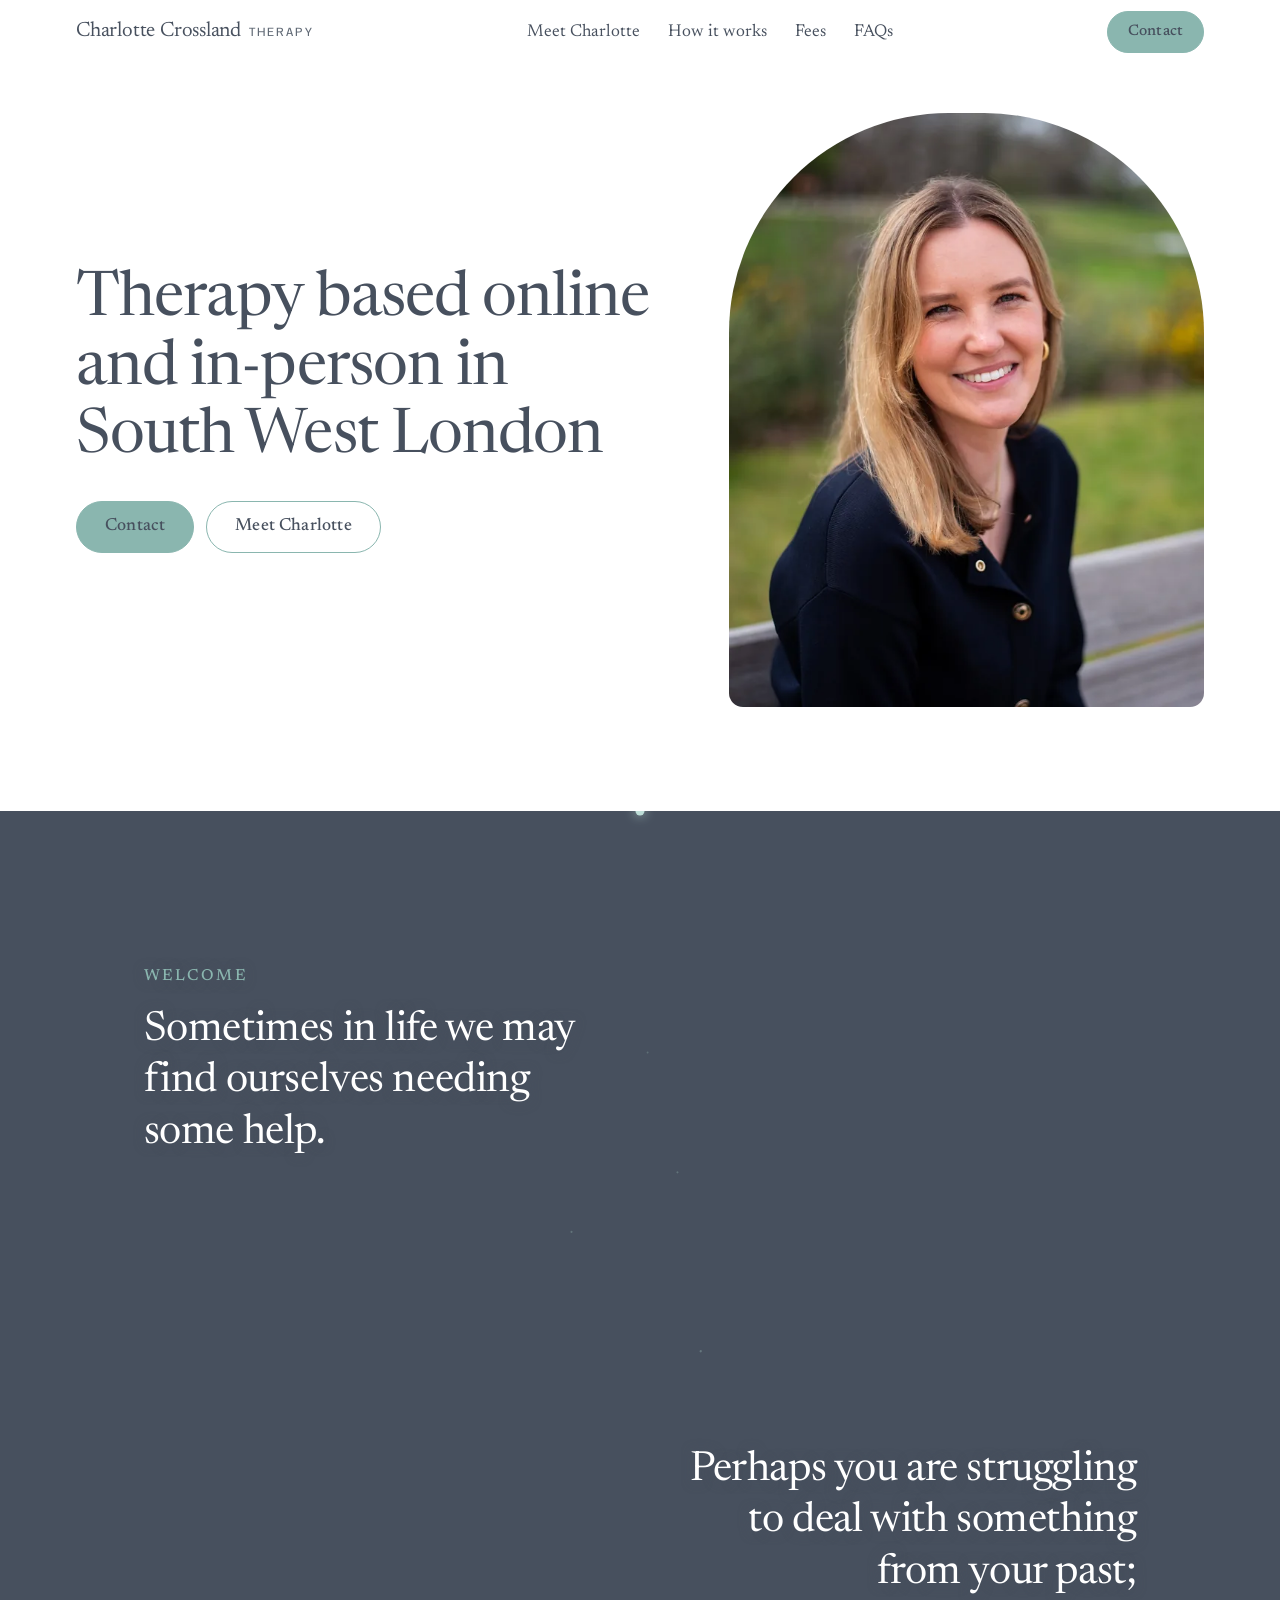
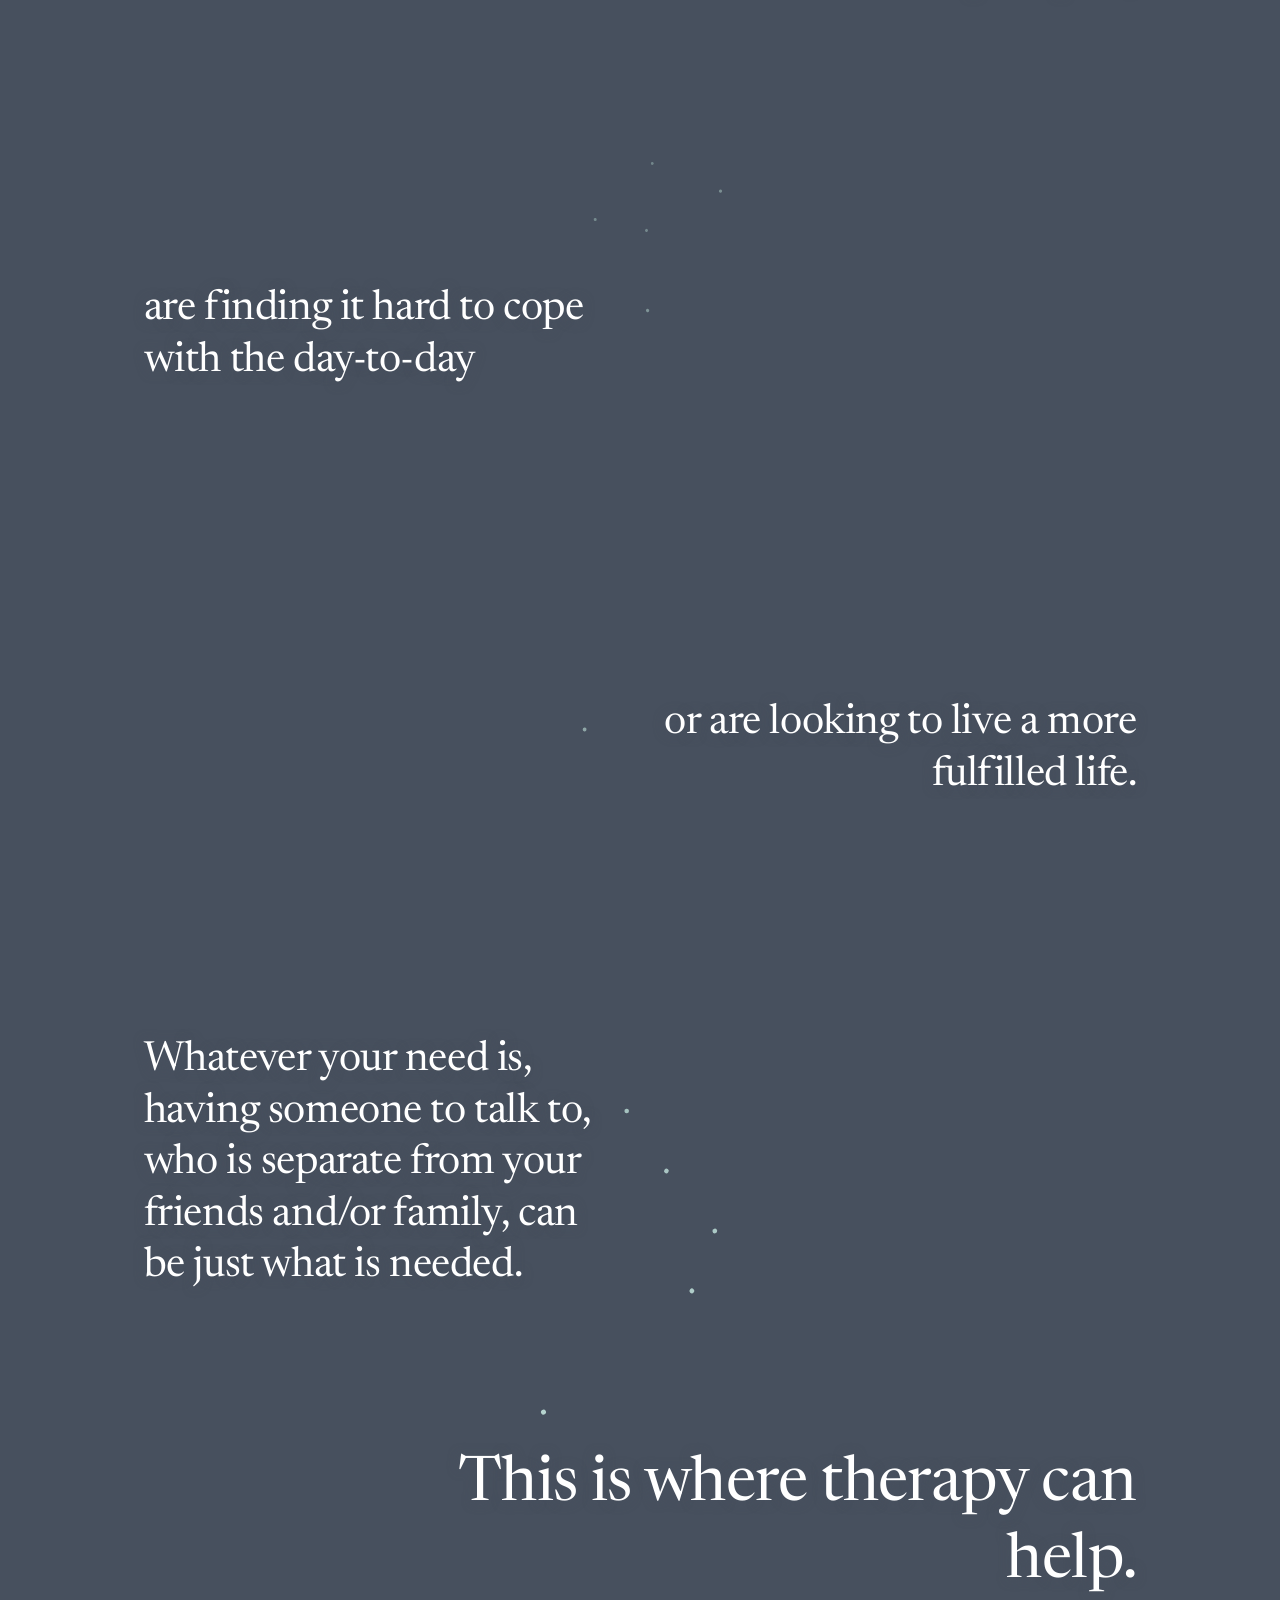
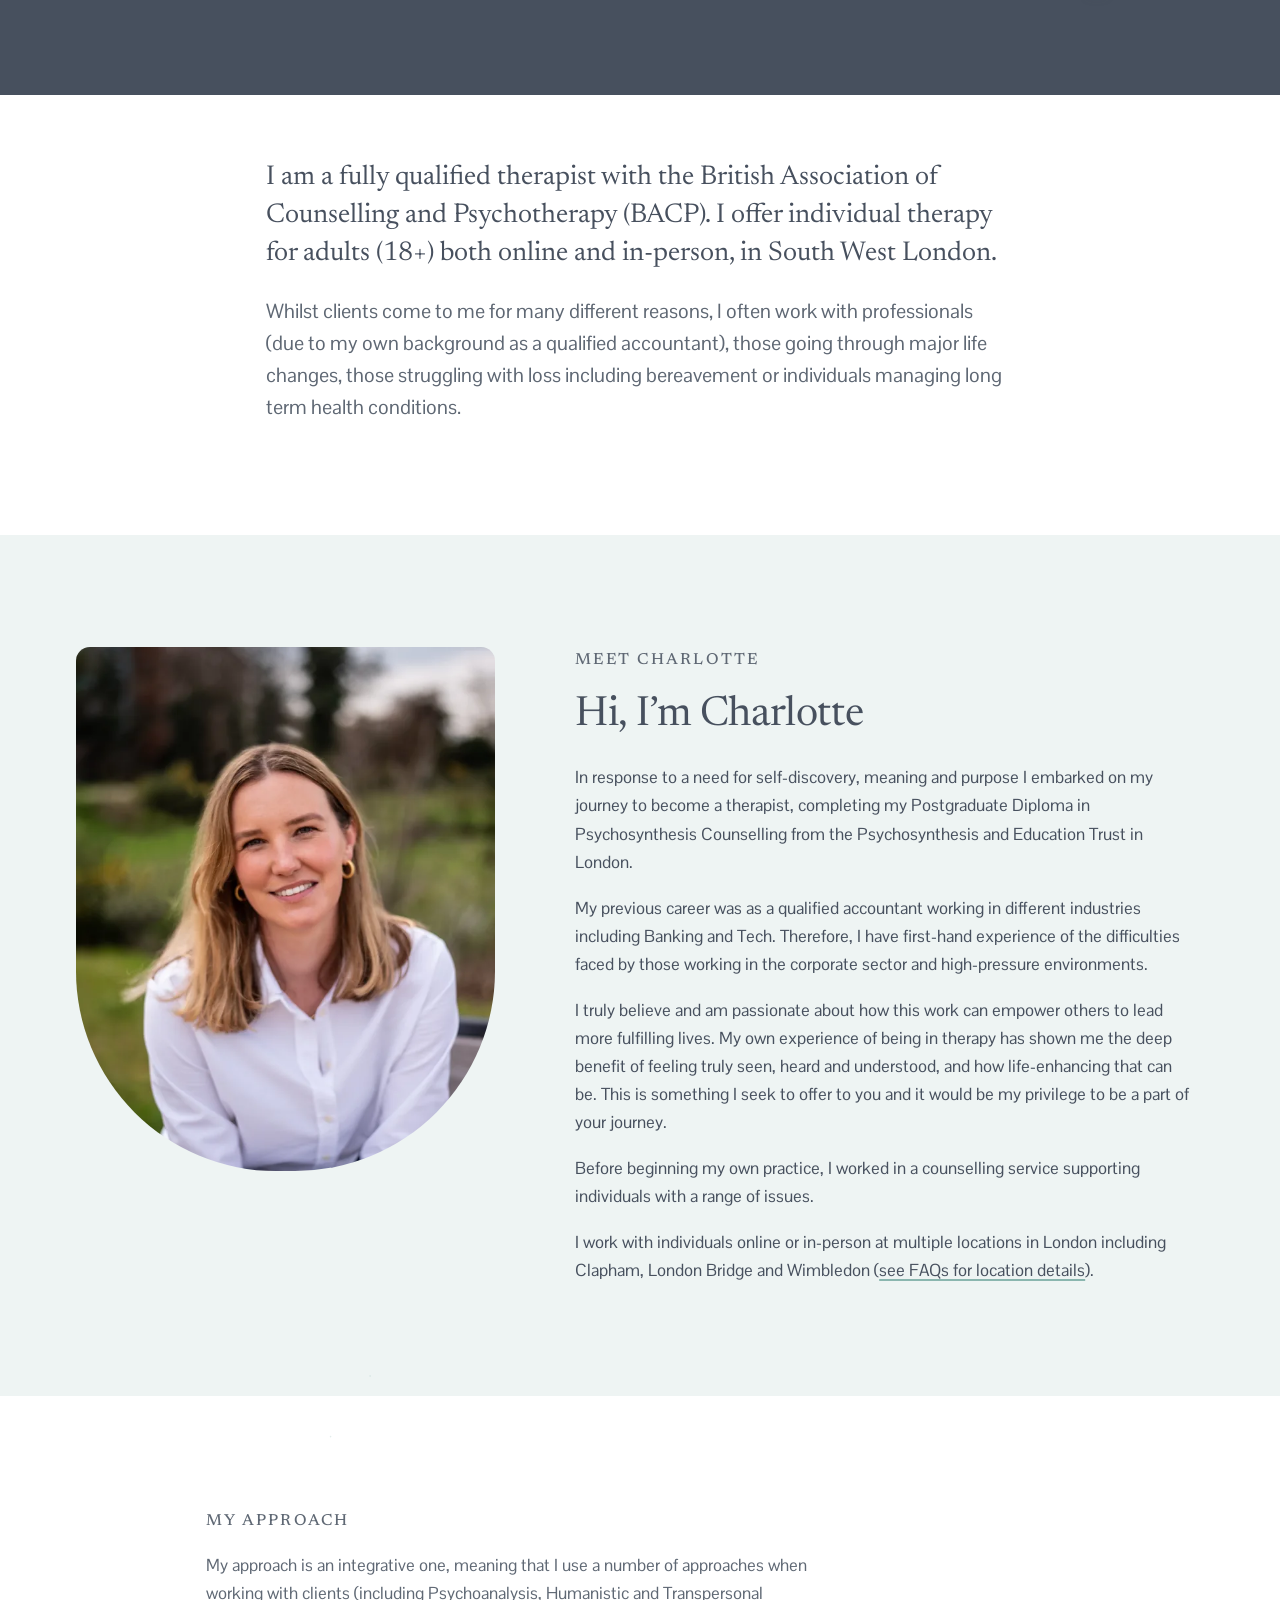
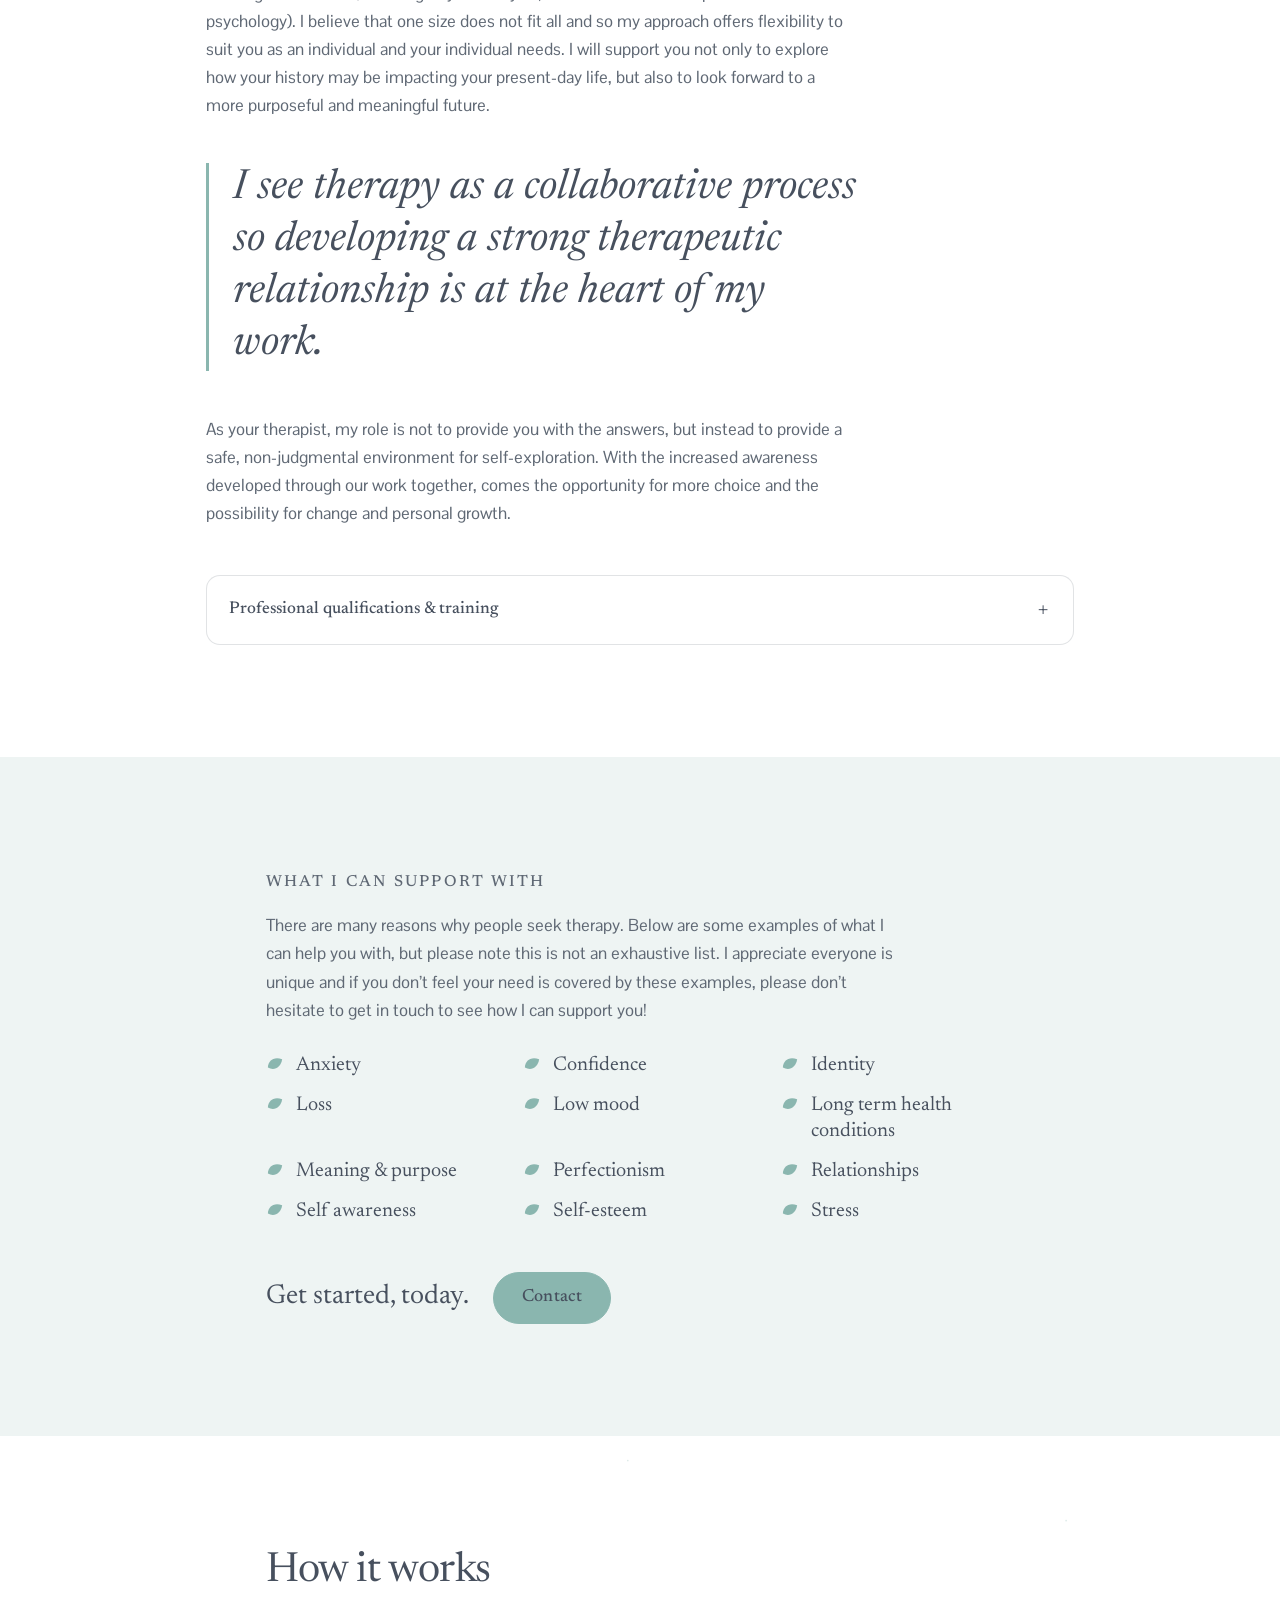
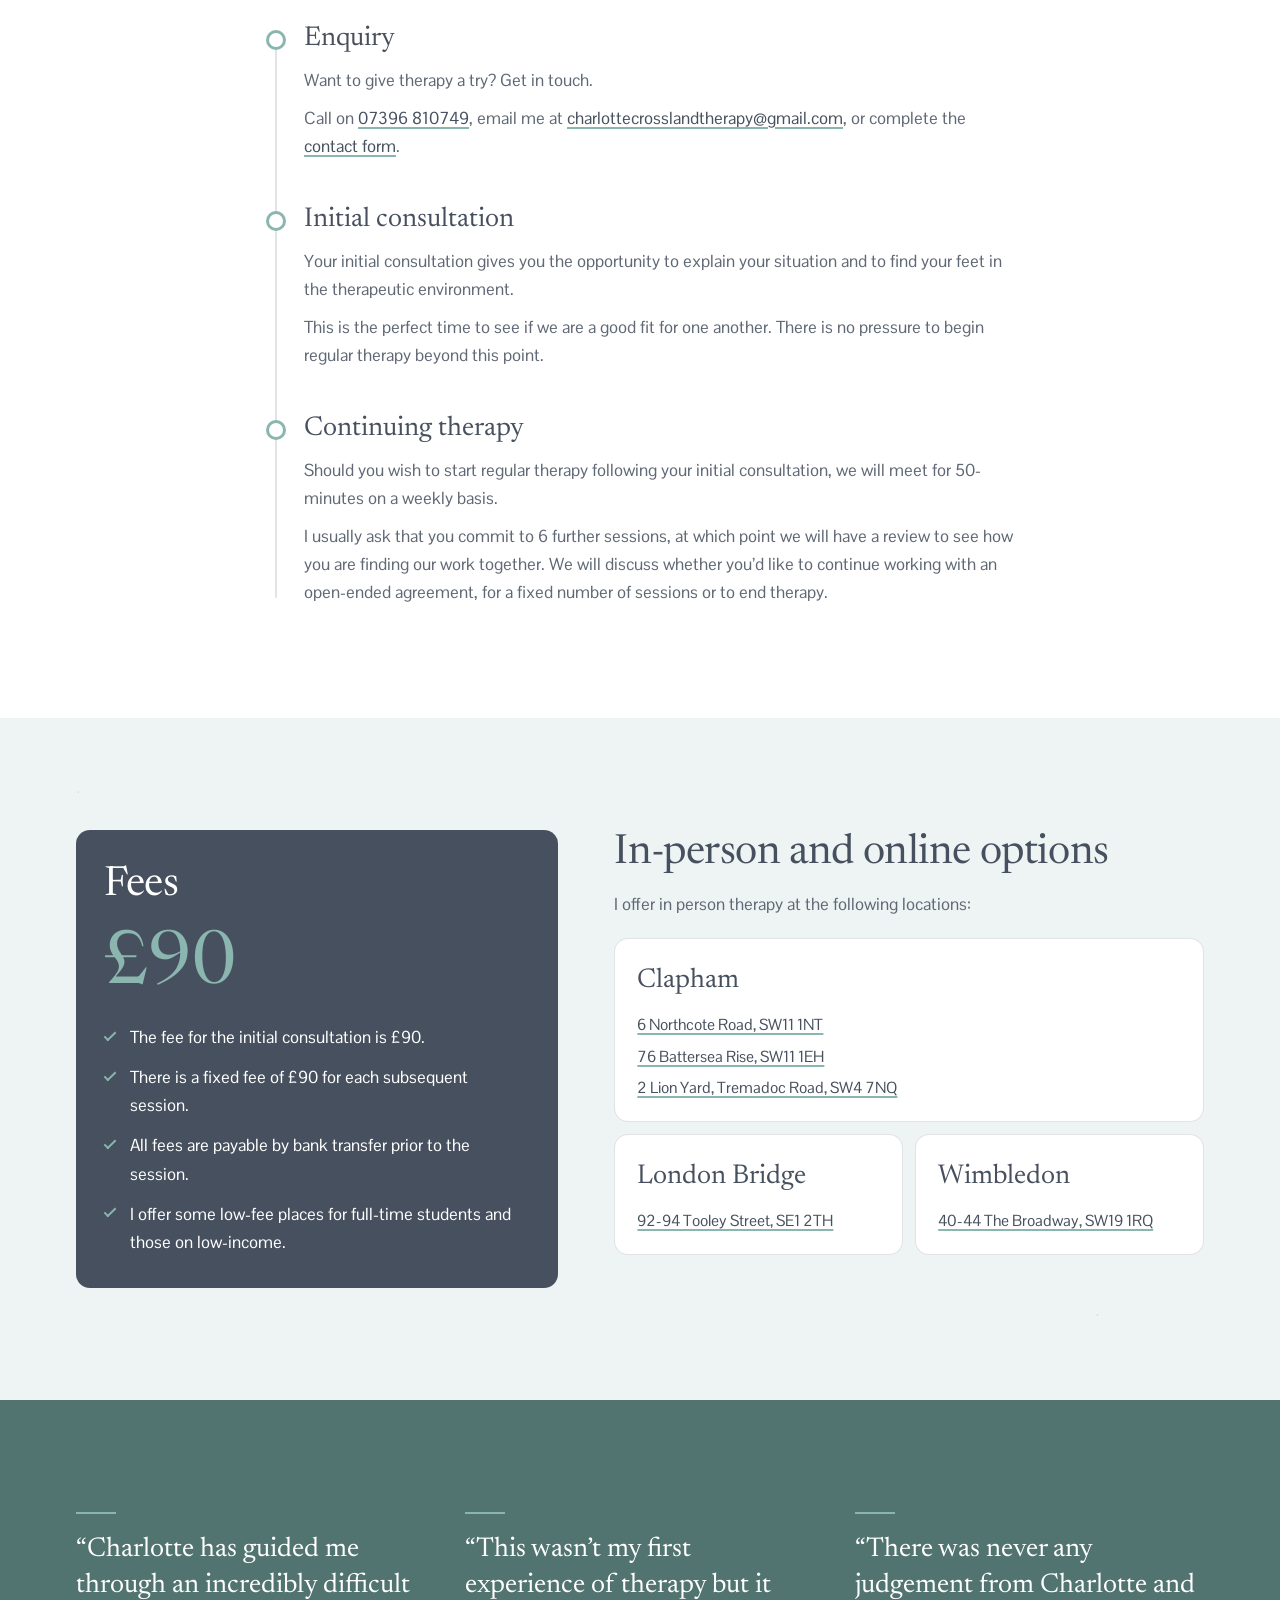
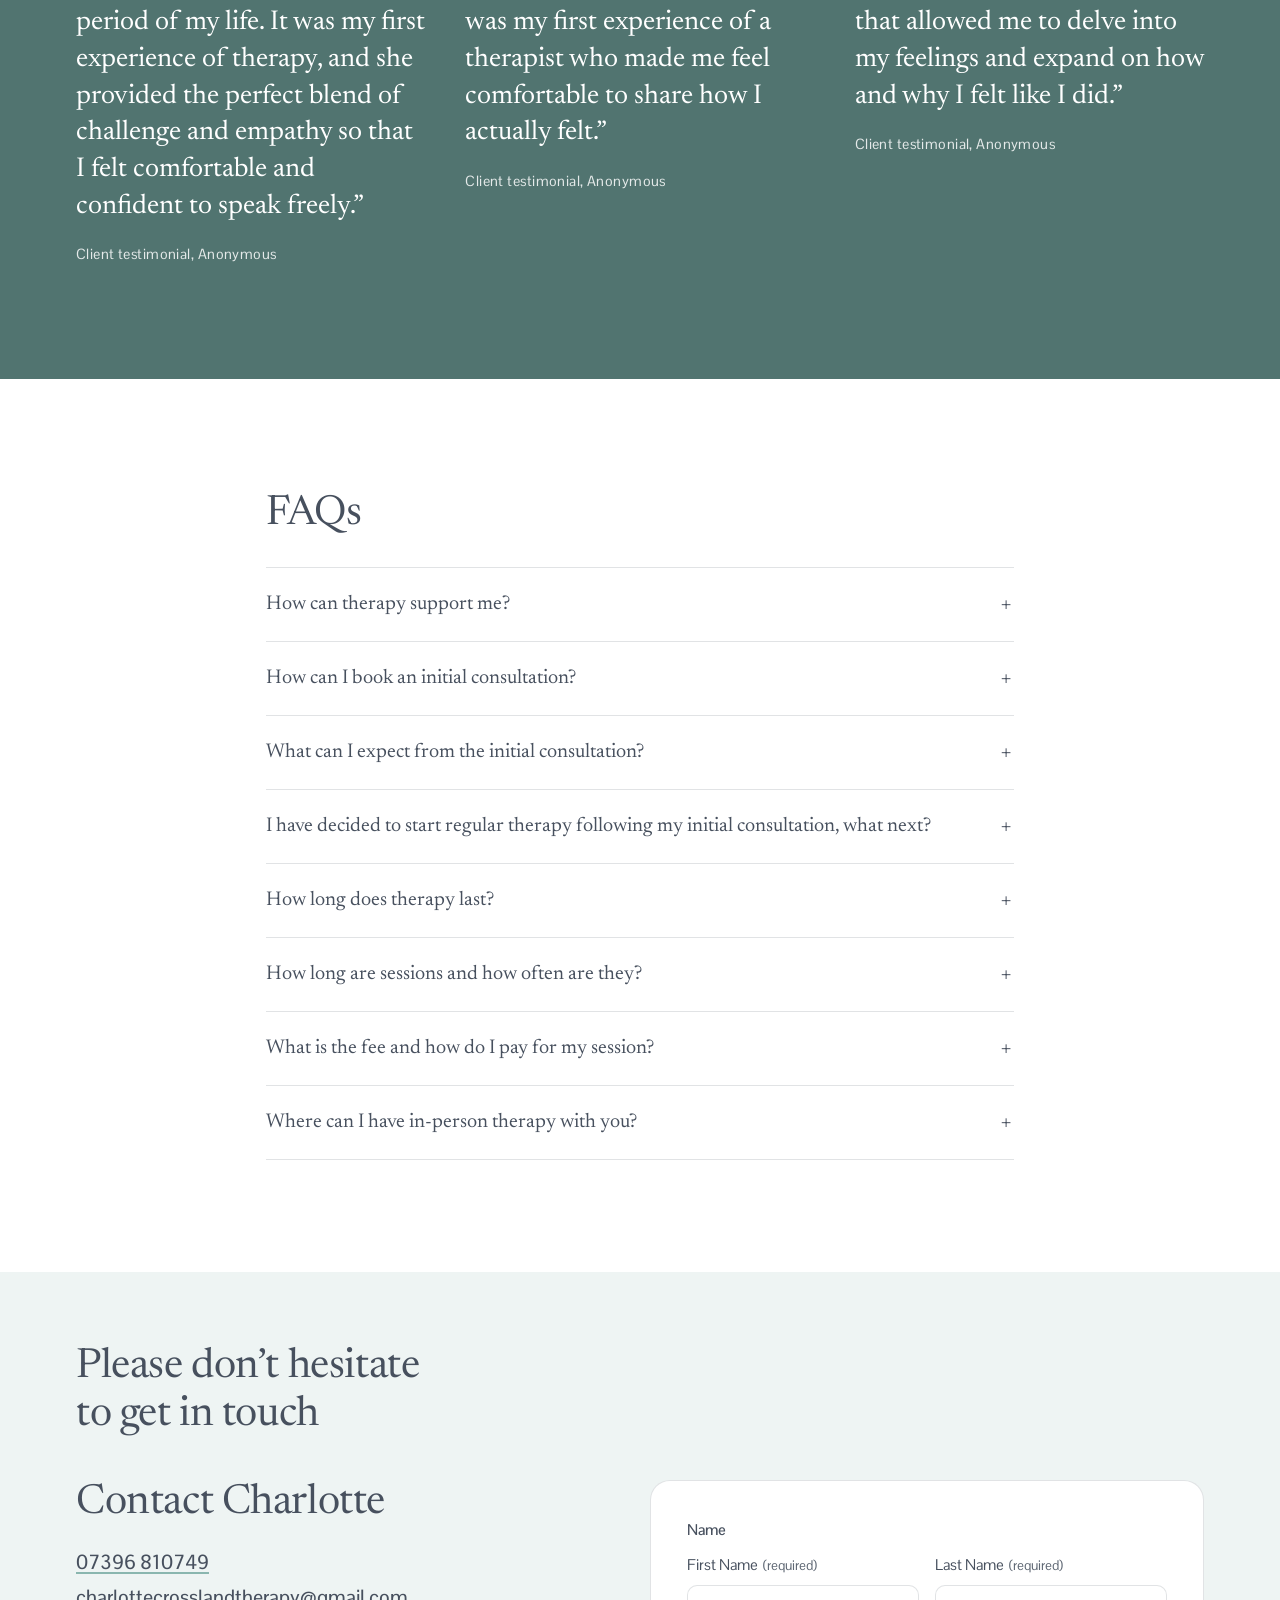
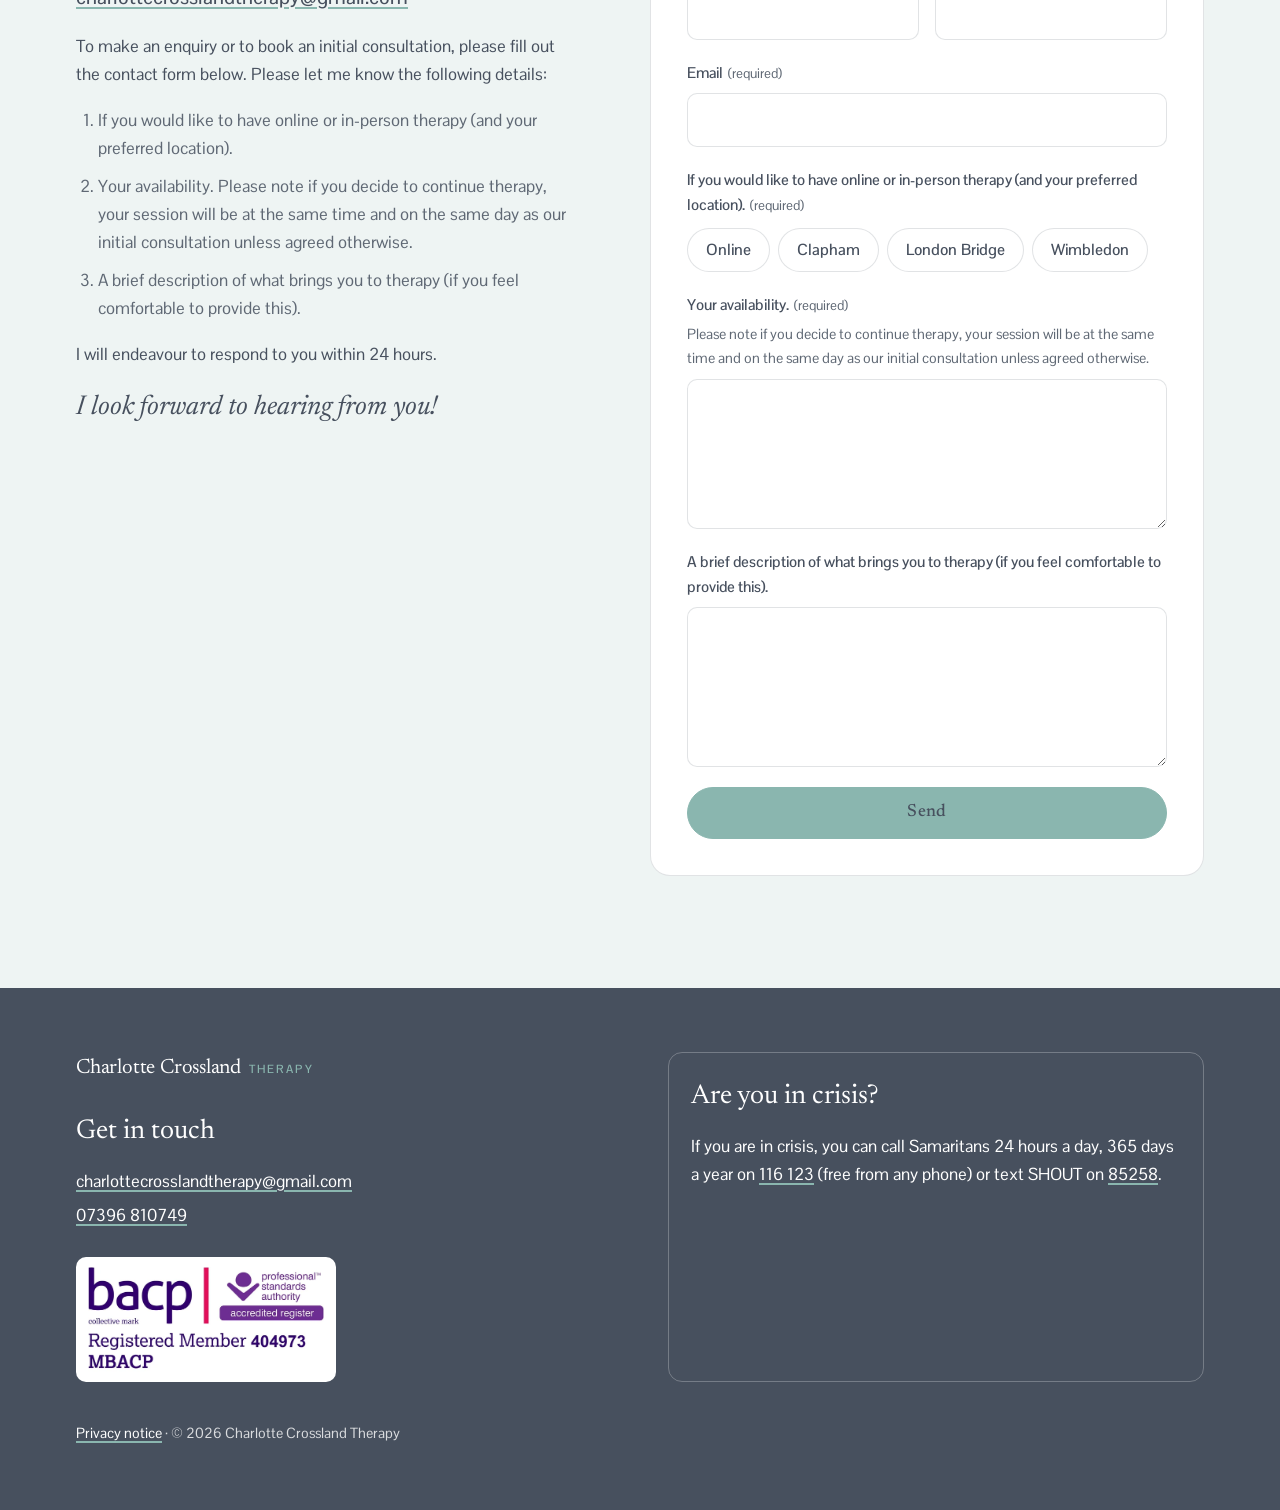
==== commit 2c995fec: "Regenerate profile photos from the full-resolution originals The previous photos had been enlarged f" ====
--- a/index.html
+++ b/index.html
@@ -6,7 +6,7 @@
 <title>Charlotte Crossland Therapy</title>
 <meta name="description" content="Therapy based online and in-person in South West London. Individual therapy for adults (18+) in Clapham, London Bridge and Wimbledon.">
 <link rel="canonical" href="https://www.charlottecrosslandtherapy.co.uk/">
-<meta name="theme-color" content="#47505E">
+<meta name="theme-color" content="#FFFFFF">
 <meta name="color-scheme" content="light">
 <link rel="icon" href="favicon.svg" type="image/svg+xml">
 
@@ -74,8 +74,8 @@
       </div>
       <figure class="hero-photo">
         <picture>
-          <source type="image/webp" srcset="images/charlotte-navy-640.webp 640w, images/charlotte-navy-1000.webp 1000w, images/charlotte-navy-1500.webp 1500w" sizes="(min-width: 900px) 42vw, 92vw">
-          <img src="images/charlotte-navy-1000.jpg" srcset="images/charlotte-navy-640.jpg 640w, images/charlotte-navy-1000.jpg 1000w, images/charlotte-navy-1500.jpg 1500w" sizes="(min-width: 900px) 42vw, 92vw" width="1000" height="1250" alt="Charlotte Crossland in a navy cardigan, smiling, sitting on a bench in a park" fetchpriority="high">
+          <source type="image/webp" srcset="images/charlotte-navy-640.webp 640w, images/charlotte-navy-1000.webp 1000w, images/charlotte-navy-1500.webp 1500w, images/charlotte-navy-1700.webp 1700w" sizes="(min-width: 900px) 42vw, 92vw">
+          <img src="images/charlotte-navy-1000.jpg" srcset="images/charlotte-navy-640.jpg 640w, images/charlotte-navy-1000.jpg 1000w, images/charlotte-navy-1500.jpg 1500w, images/charlotte-navy-1700.jpg 1700w" sizes="(min-width: 900px) 42vw, 92vw" width="1000" height="1250" alt="Charlotte Crossland in a navy cardigan, smiling, sitting on a bench in a park" fetchpriority="high">
         </picture>
       </figure>
     </div>
@@ -112,8 +112,8 @@
     <div class="wrap about-grid">
       <figure class="about-photo">
         <picture>
-          <source type="image/webp" srcset="images/charlotte-white-640.webp 640w, images/charlotte-white-1000.webp 1000w" sizes="(min-width: 900px) 38vw, 92vw">
-          <img src="images/charlotte-white-1000.jpg" srcset="images/charlotte-white-640.jpg 640w, images/charlotte-white-1000.jpg 1000w" sizes="(min-width: 900px) 38vw, 92vw" width="1000" height="1250" alt="Charlotte Crossland in a white shirt, smiling" loading="lazy">
+          <source type="image/webp" srcset="images/charlotte-white-640.webp 640w, images/charlotte-white-1000.webp 1000w, images/charlotte-white-1500.webp 1500w, images/charlotte-white-1700.webp 1700w" sizes="(min-width: 900px) 38vw, 92vw">
+          <img src="images/charlotte-white-1000.jpg" srcset="images/charlotte-white-640.jpg 640w, images/charlotte-white-1000.jpg 1000w, images/charlotte-white-1500.jpg 1500w, images/charlotte-white-1700.jpg 1700w" sizes="(min-width: 900px) 38vw, 92vw" width="1000" height="1250" alt="Charlotte Crossland in a white shirt, smiling" loading="lazy">
         </picture>
       </figure>
       <div class="about-copy">
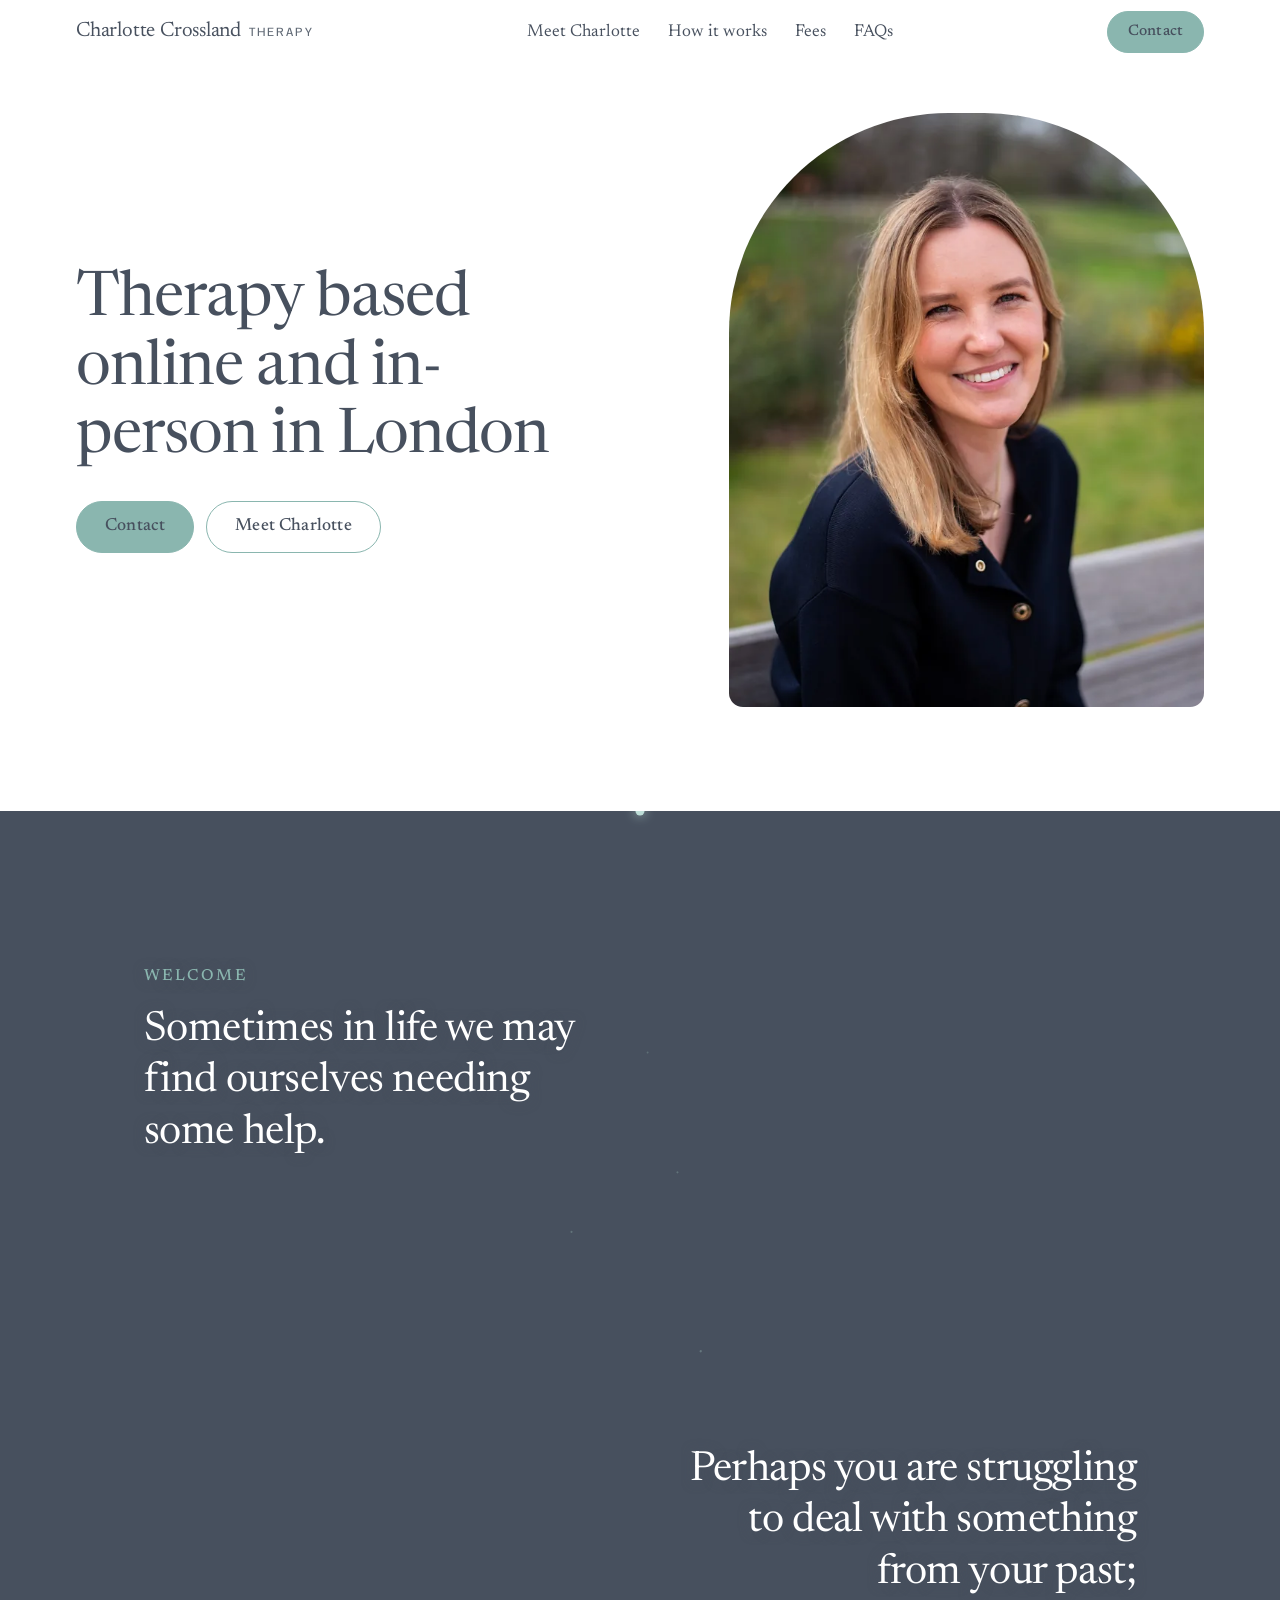
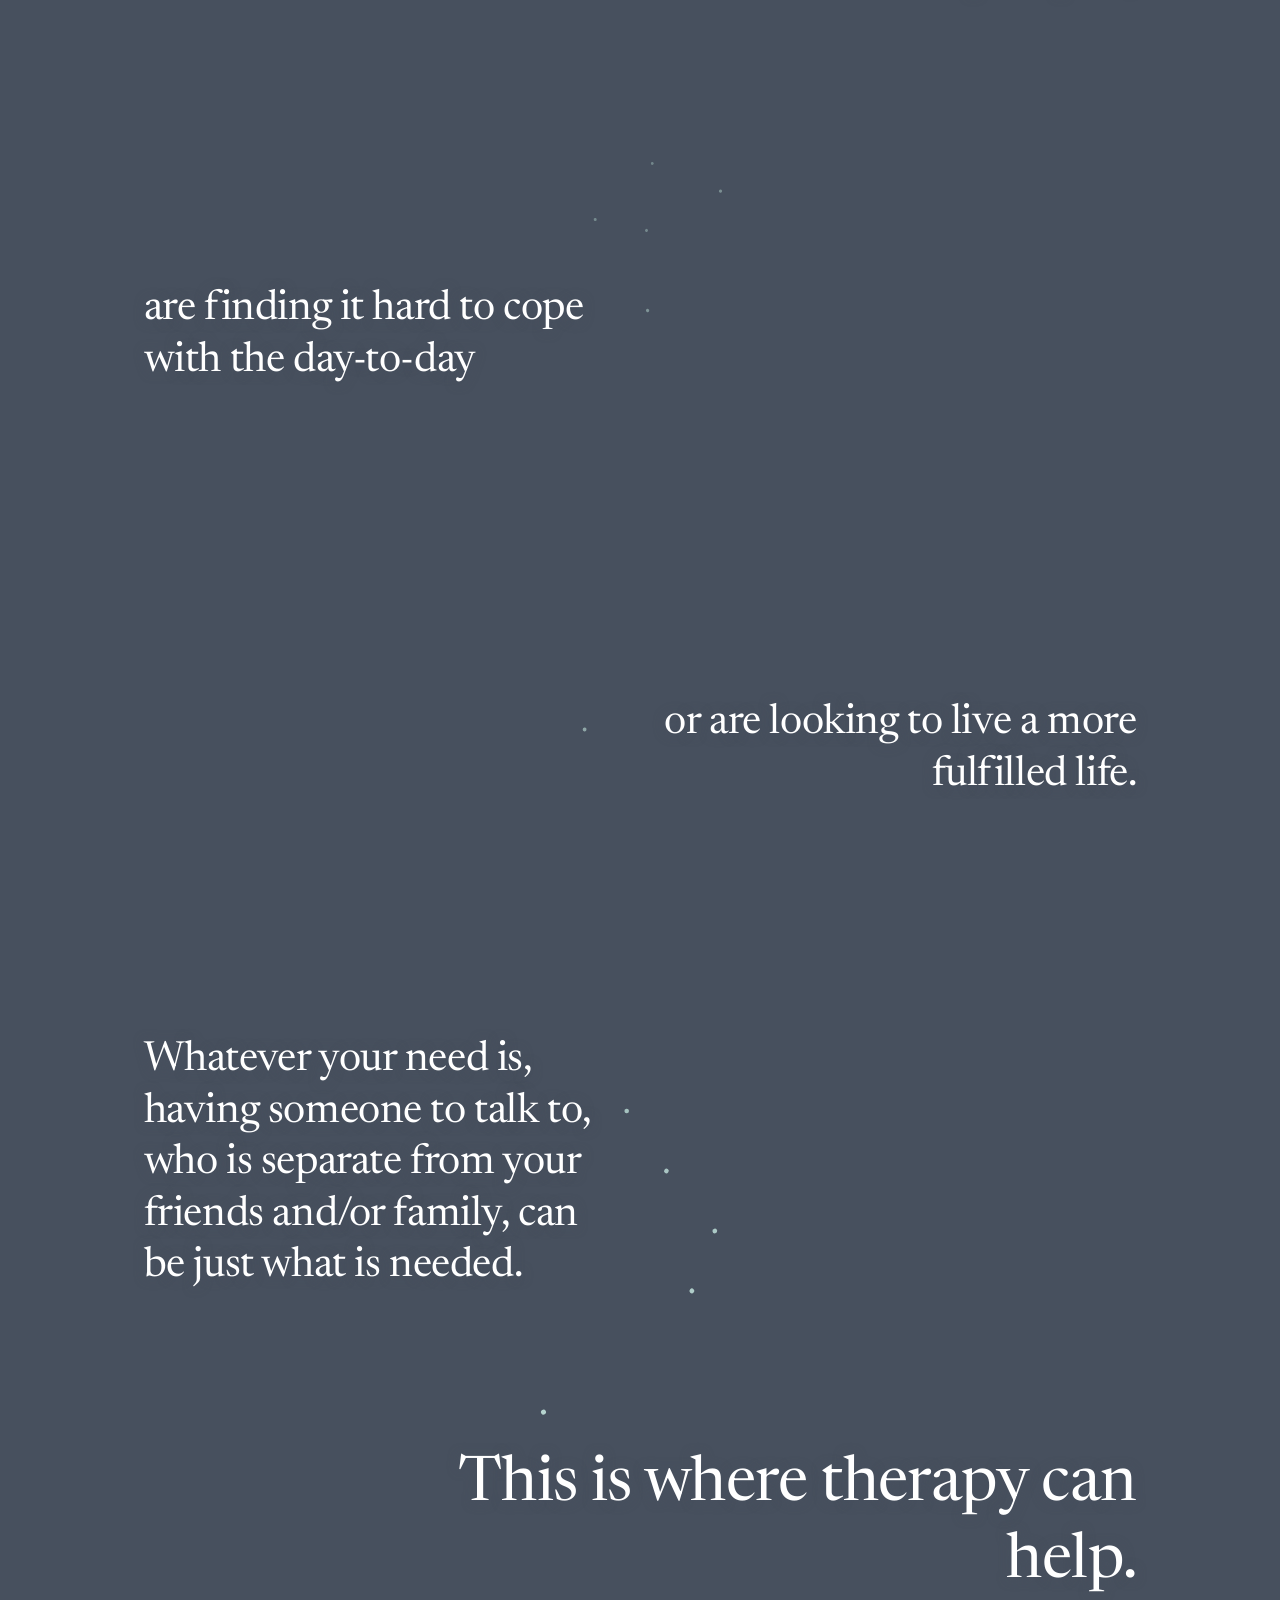
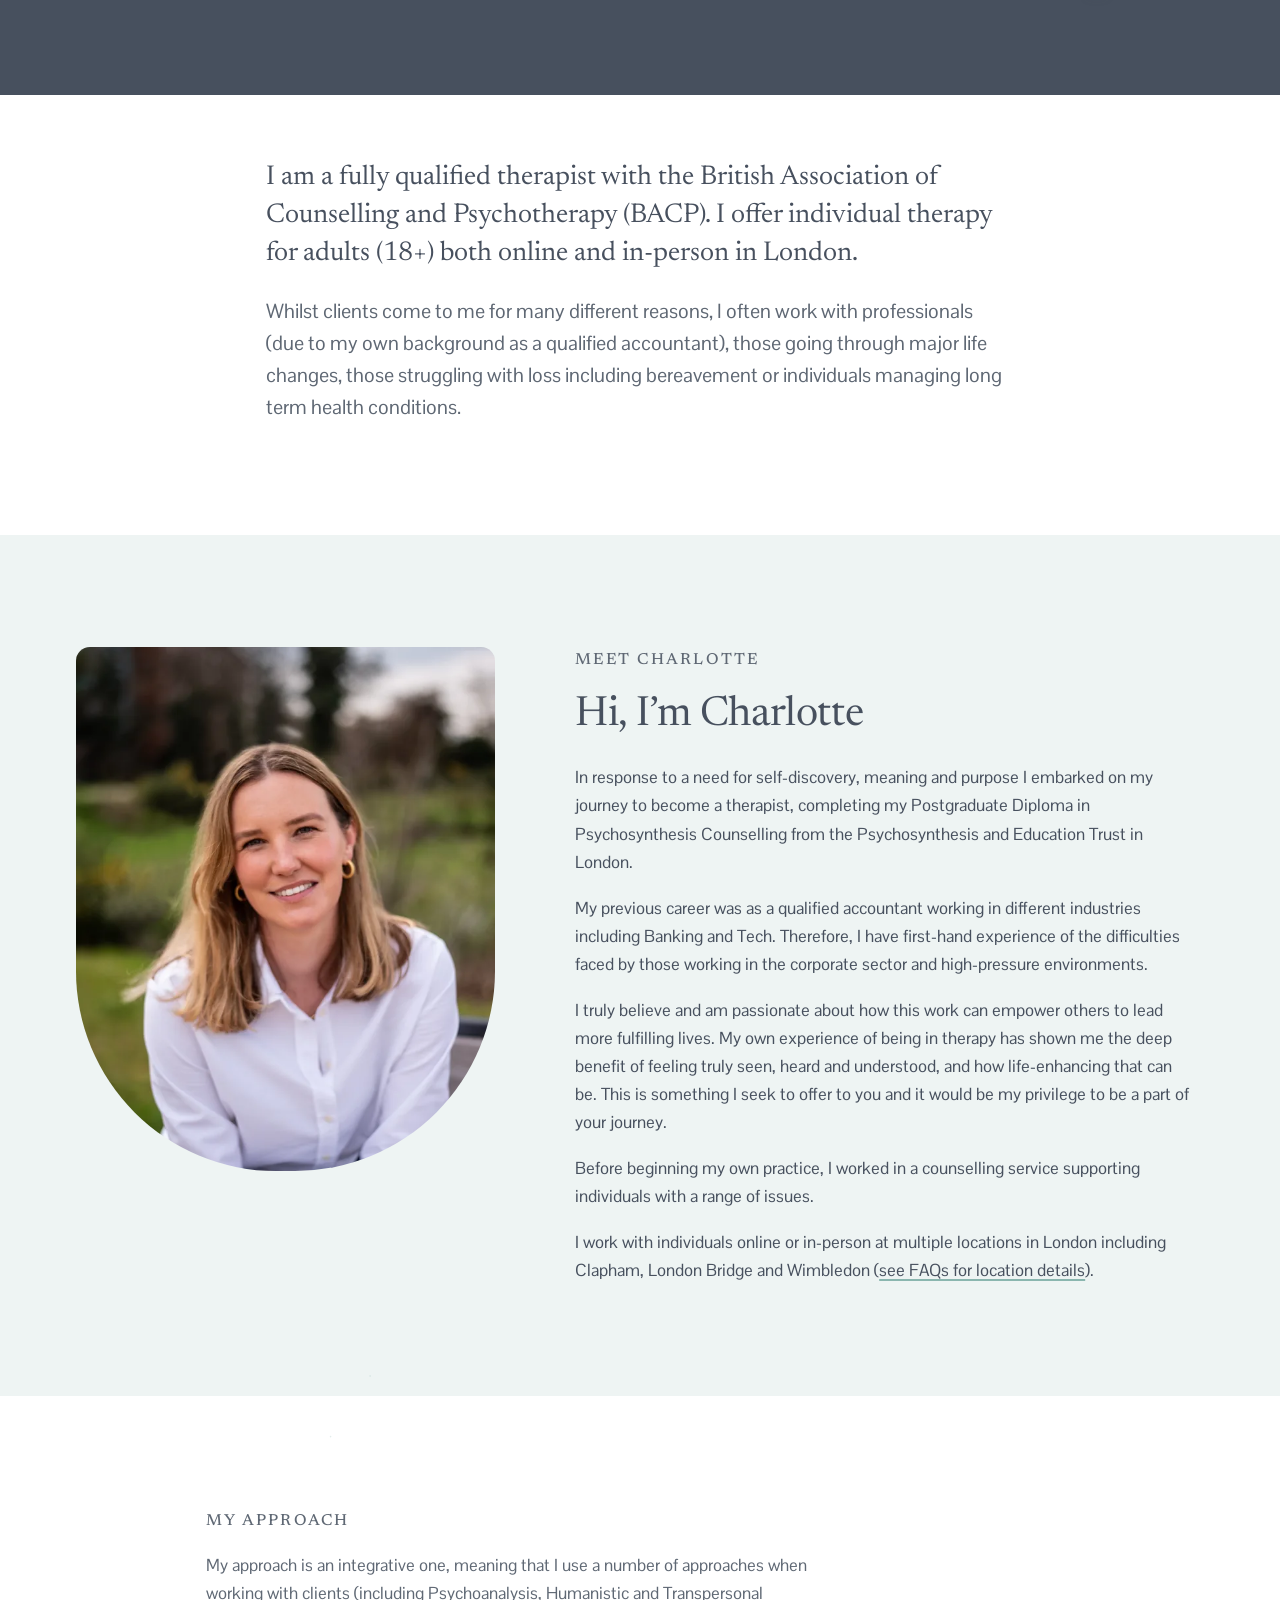
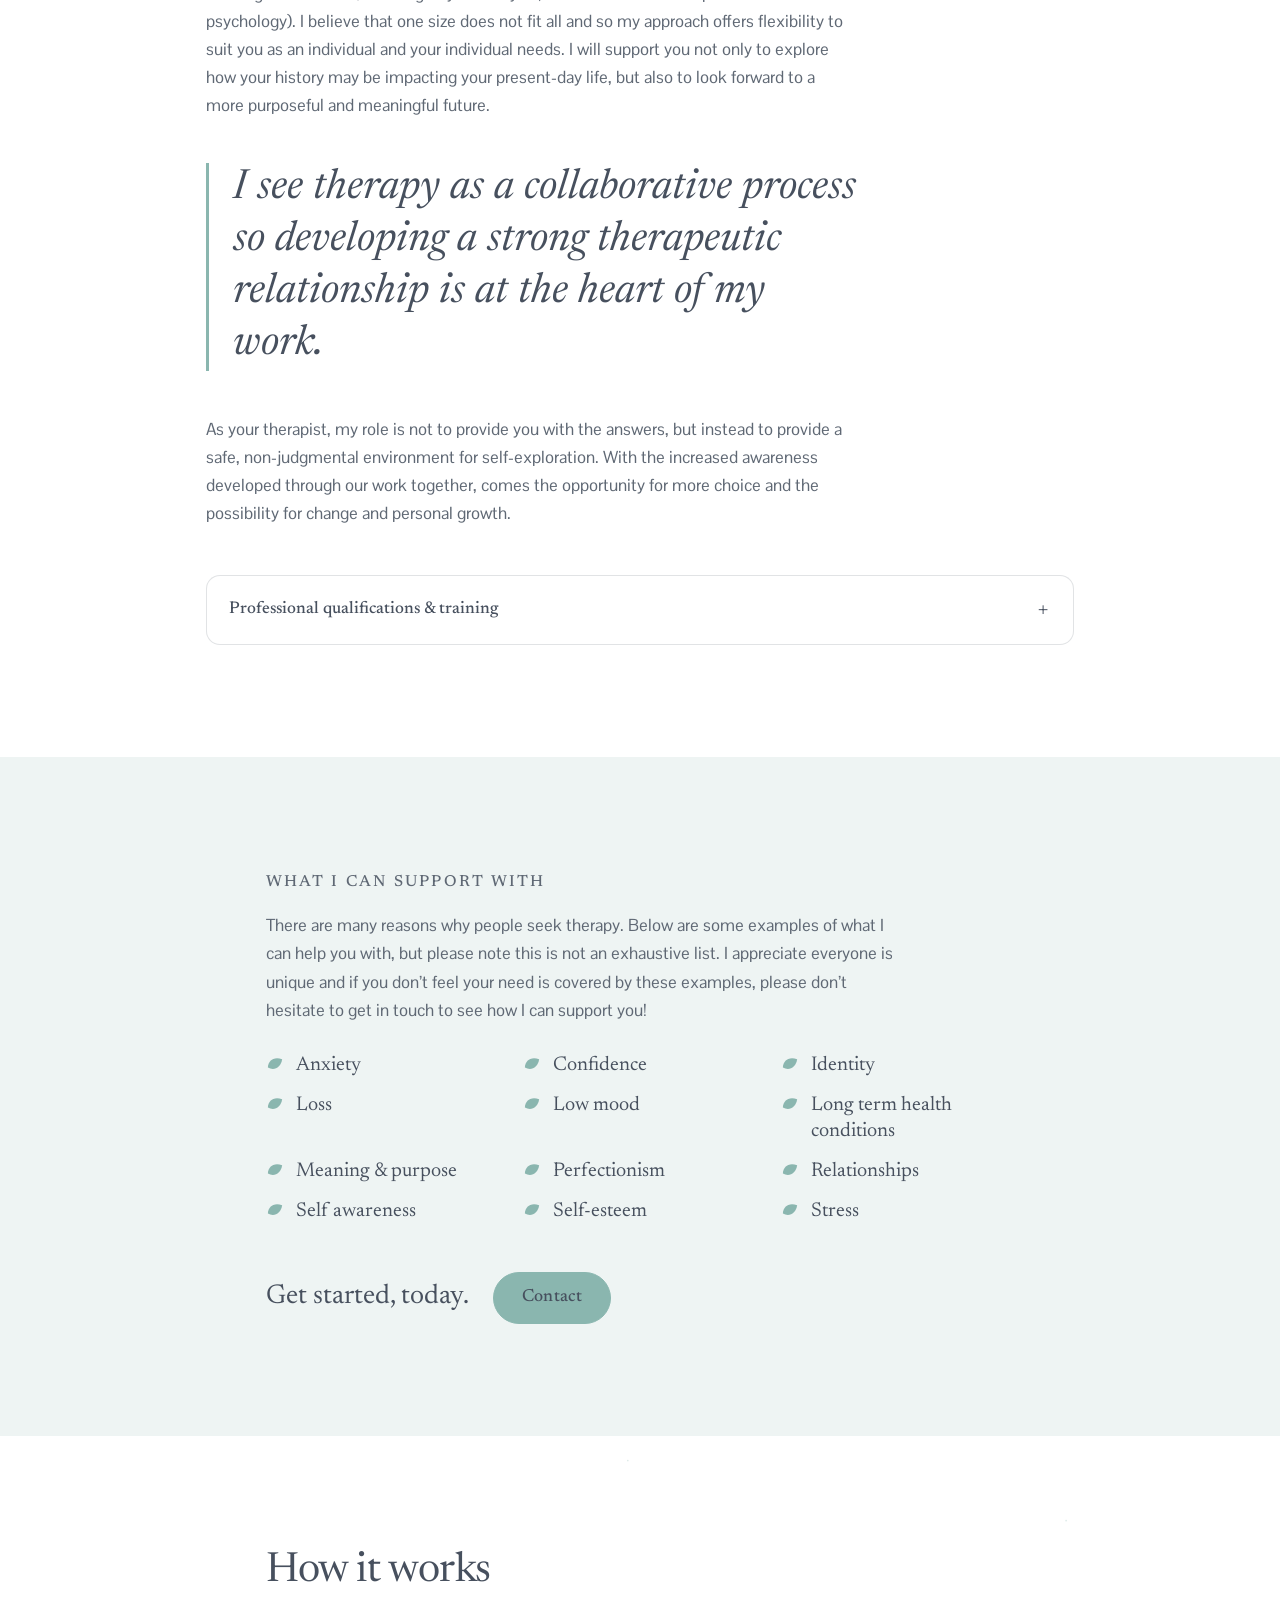
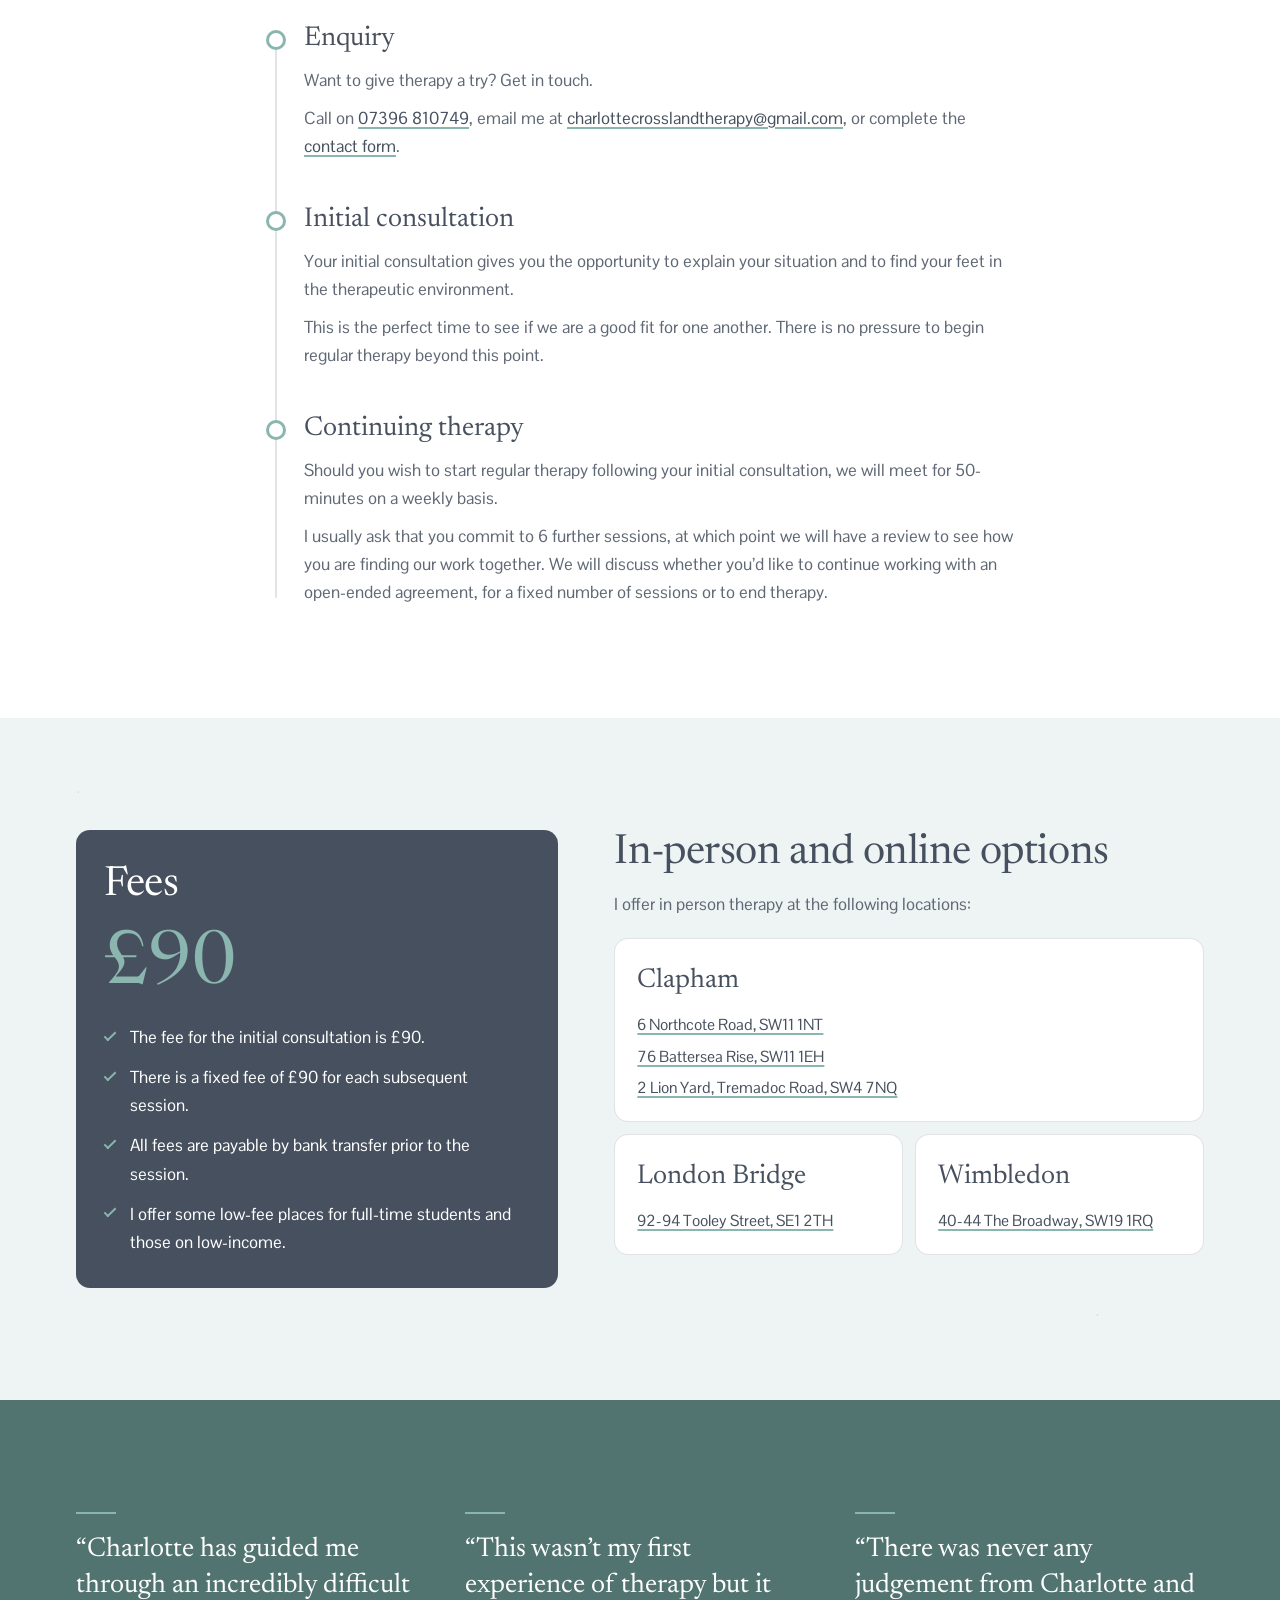
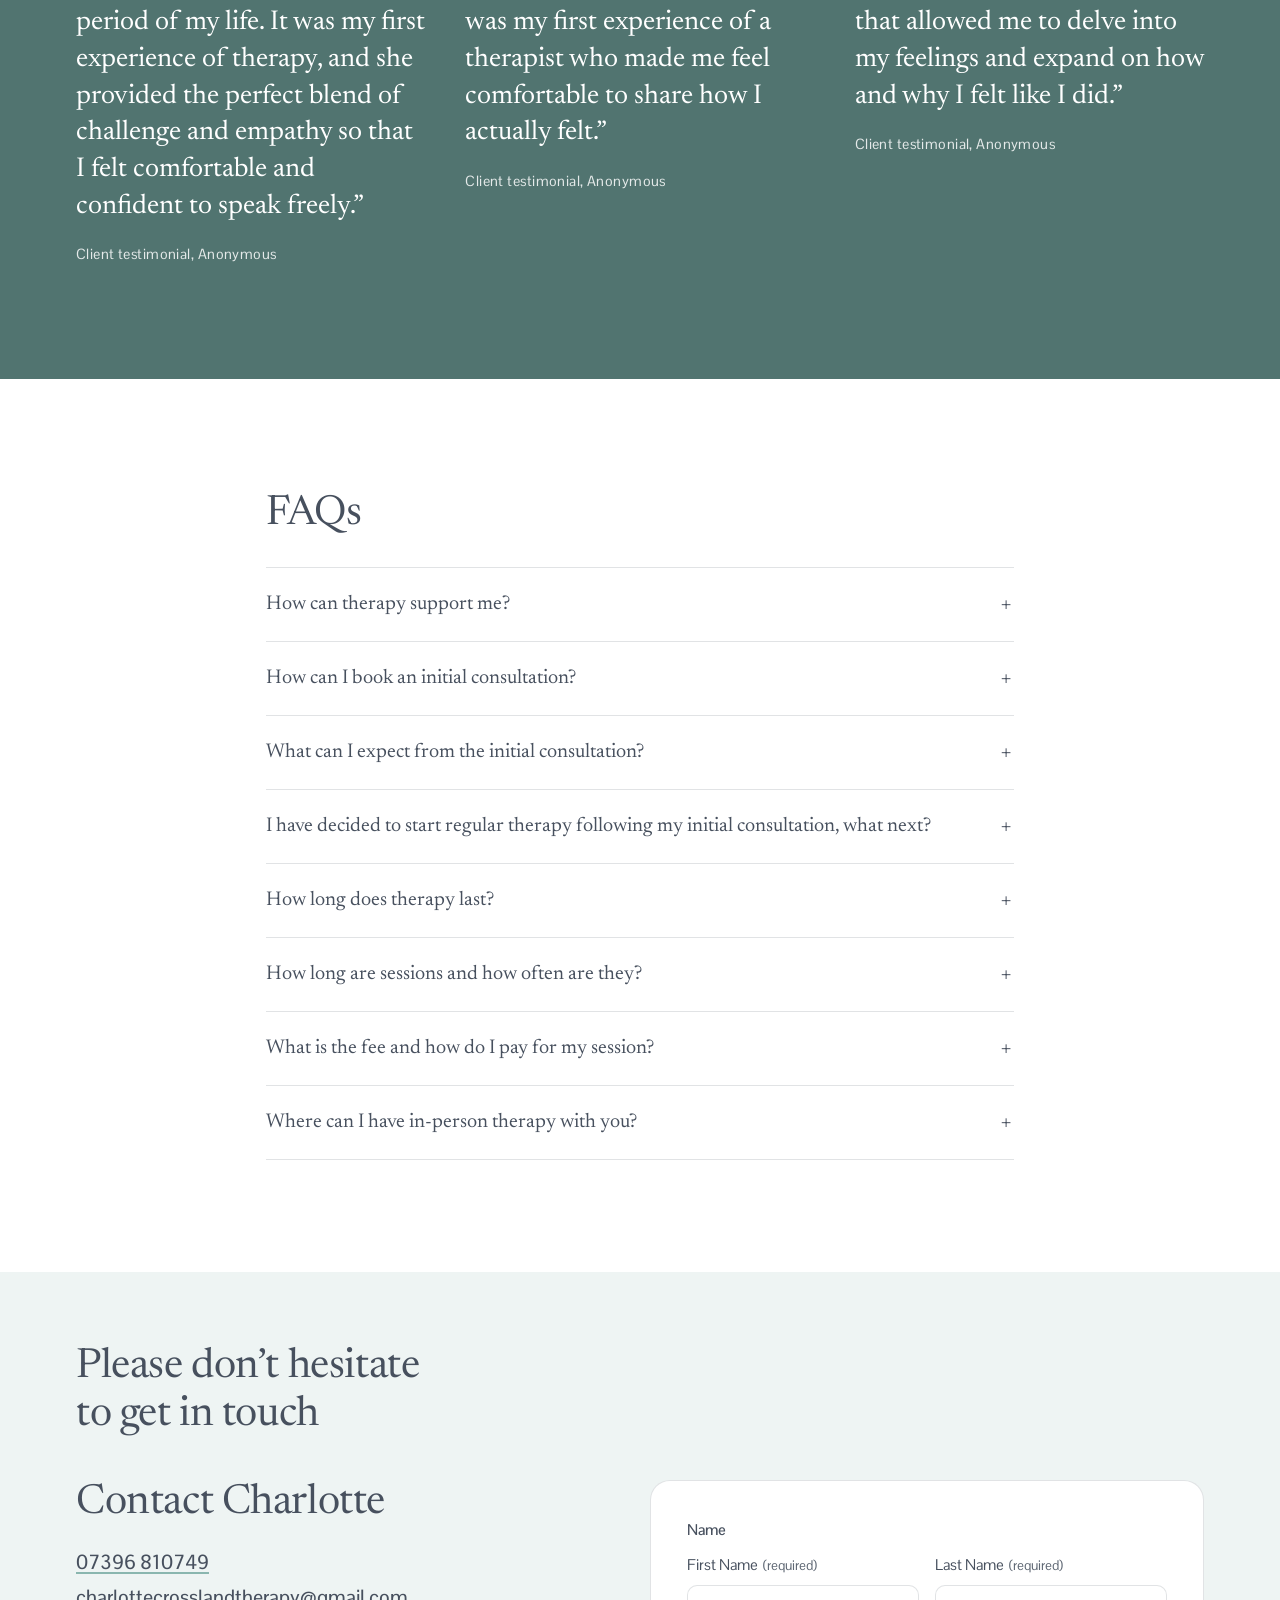
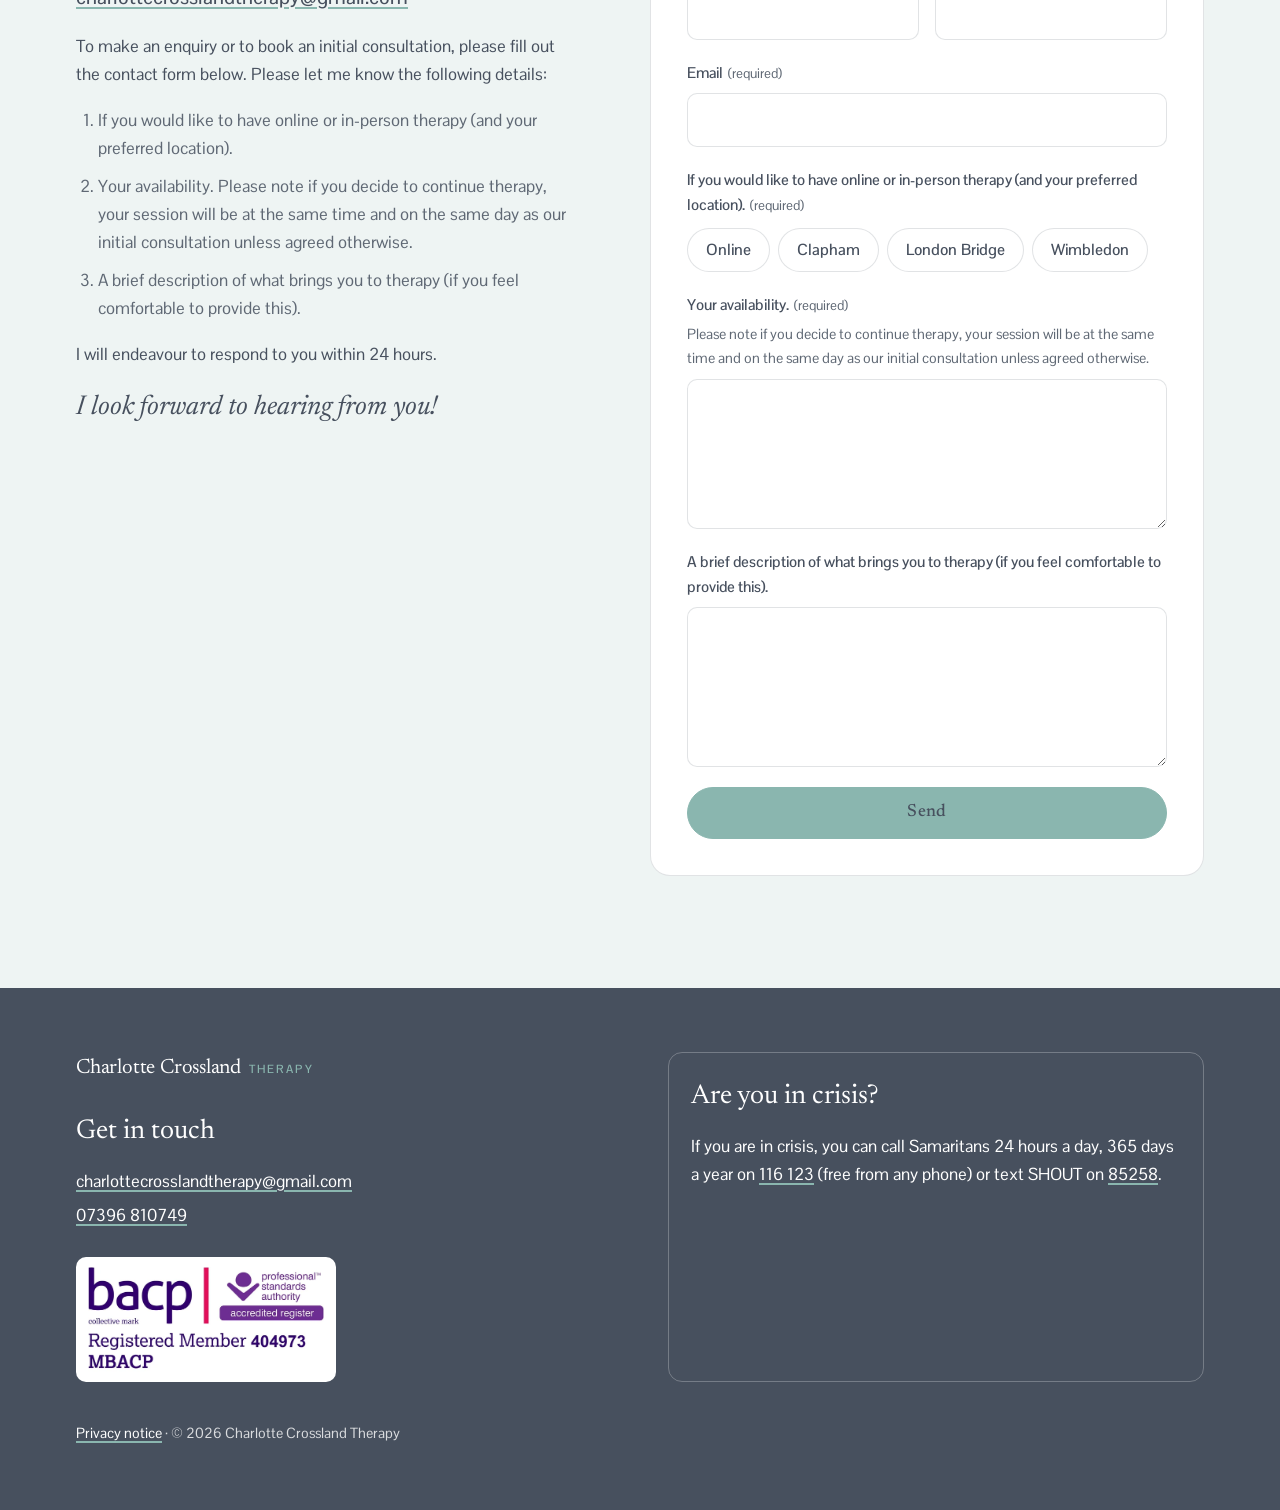
==== commit 4c5744d0: "Update location references in index.html" ====
--- a/index.html
+++ b/index.html
@@ -4,7 +4,7 @@
 <meta charset="utf-8">
 <meta name="viewport" content="width=device-width, initial-scale=1, viewport-fit=cover">
 <title>Charlotte Crossland Therapy</title>
-<meta name="description" content="Therapy based online and in-person in South West London. Individual therapy for adults (18+) in Clapham, London Bridge and Wimbledon.">
+<meta name="description" content="Therapy based online and in-person in London. Individual therapy for adults (18+) in Clapham, London Bridge and Wimbledon.">
 <link rel="canonical" href="https://www.charlottecrosslandtherapy.co.uk/">
 <meta name="theme-color" content="#FFFFFF">
 <meta name="color-scheme" content="light">
@@ -13,7 +13,7 @@
 <meta property="og:type" content="website">
 <meta property="og:site_name" content="Charlotte Crossland Therapy">
 <meta property="og:title" content="Charlotte Crossland Therapy">
-<meta property="og:description" content="Therapy based online and in-person in South West London">
+<meta property="og:description" content="Therapy based online and in-person in London">
 <meta property="og:url" content="https://www.charlottecrosslandtherapy.co.uk/">
 <meta property="og:image" content="https://www.charlottecrosslandtherapy.co.uk/images/og-image.jpg">
 <meta name="twitter:card" content="summary_large_image">
@@ -31,7 +31,7 @@
   "name": "Charlotte Crossland Therapy",
   "url": "https://www.charlottecrosslandtherapy.co.uk/",
   "image": "https://www.charlottecrosslandtherapy.co.uk/images/og-image.jpg",
-  "description": "Therapy based online and in-person in South West London",
+  "description": "Therapy based online and in-person in London",
   "telephone": "+447396810749",
   "email": "charlottecrosslandtherapy@gmail.com",
   "priceRange": "£90",
@@ -66,7 +66,7 @@
   <section class="hero">
     <div class="wrap hero-grid">
       <div class="hero-copy">
-        <h1 class="display">Therapy based online and in-person in South West London</h1>
+        <h1 class="display">Therapy based online and in-person in London</h1>
         <div class="hero-actions">
           <a class="btn" href="#contact">Contact</a>
           <a class="btn btn-ghost" href="#meet-charlotte">Meet Charlotte</a>
@@ -102,7 +102,7 @@
   <!-- WELCOME (continued) -->
   <section class="section" id="who">
     <div class="wrap narrow intro">
-      <p class="intro-lead">I am a fully qualified therapist with the British Association of Counselling and Psychotherapy (BACP). I offer individual therapy for adults (18+) both online and in-person, in South West London.</p>
+      <p class="intro-lead">I am a fully qualified therapist with the British Association of Counselling and Psychotherapy (BACP). I offer individual therapy for adults (18+) both online and in-person in London.</p>
       <p>Whilst clients come to me for many different reasons, I often work with professionals (due to my own background as a qualified accountant), those going through major life changes, those struggling with loss including bereavement or individuals managing long term health conditions.</p>
     </div>
   </section>
